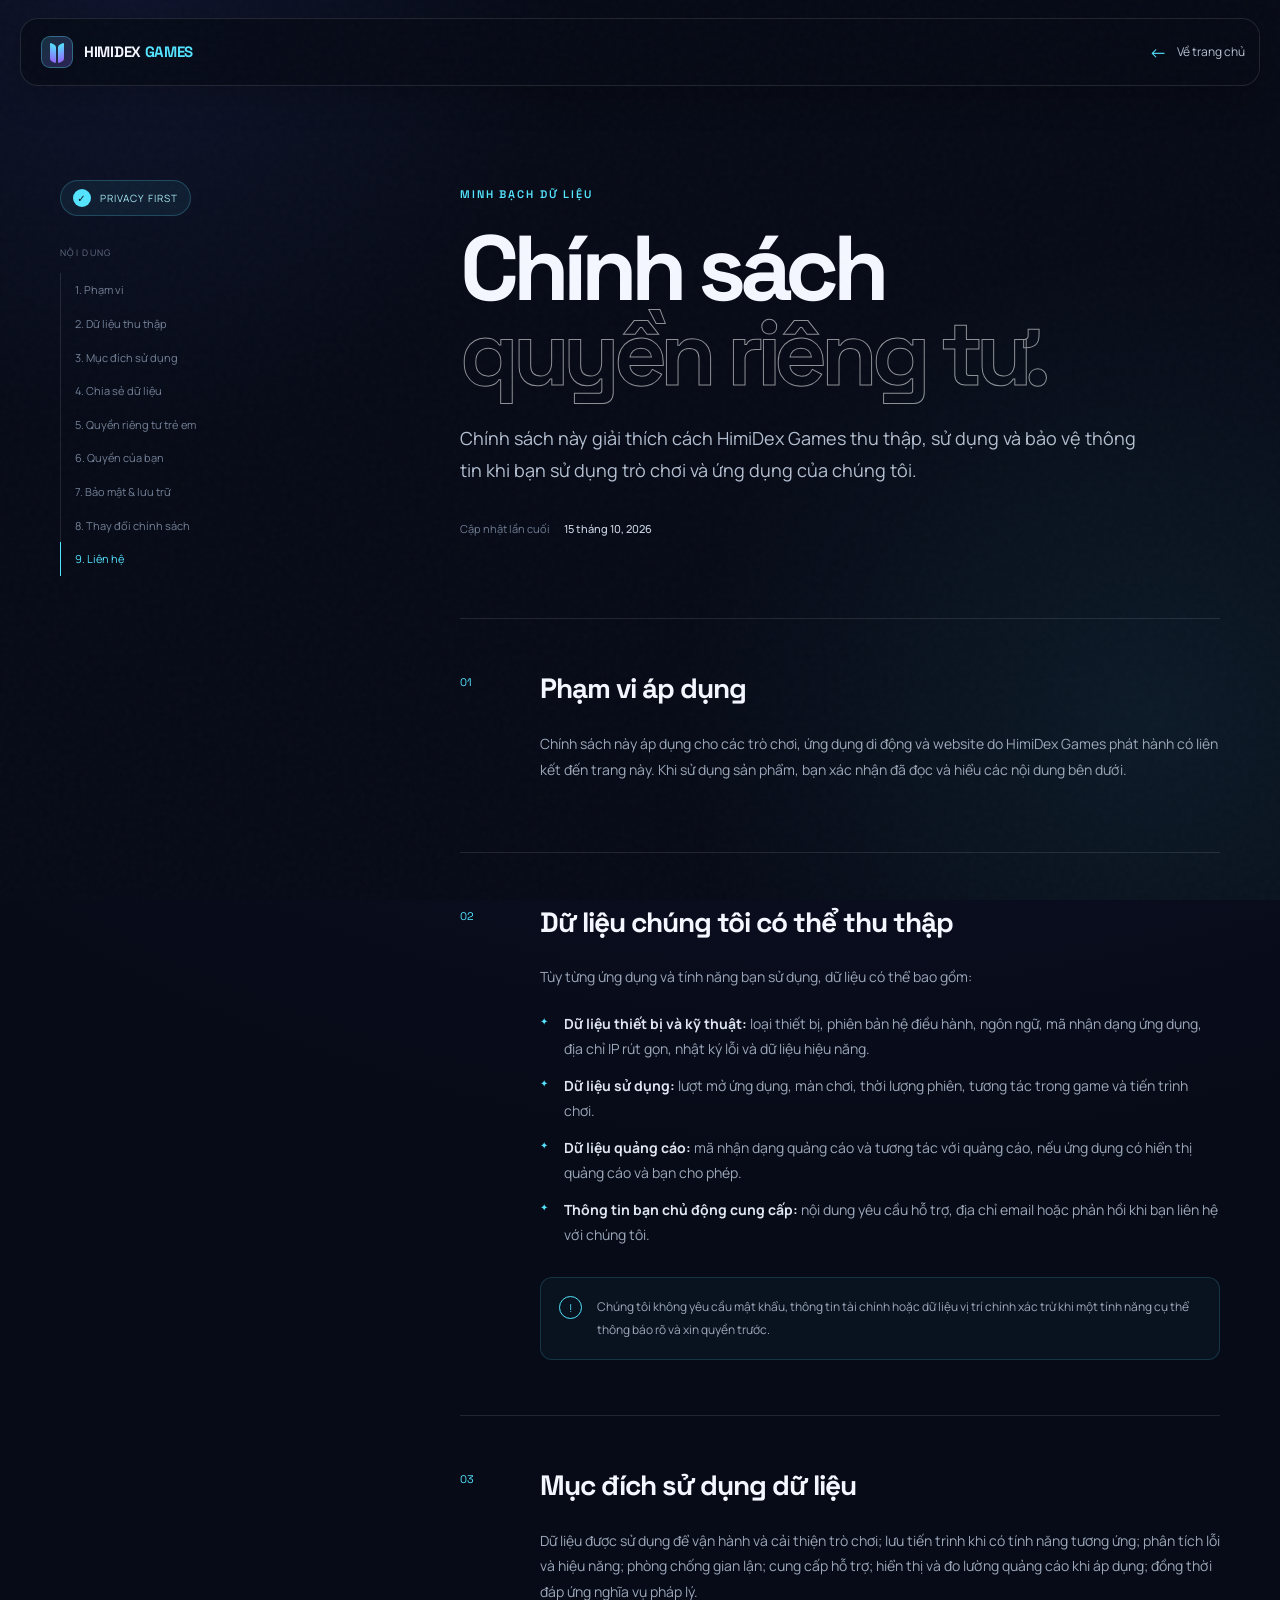
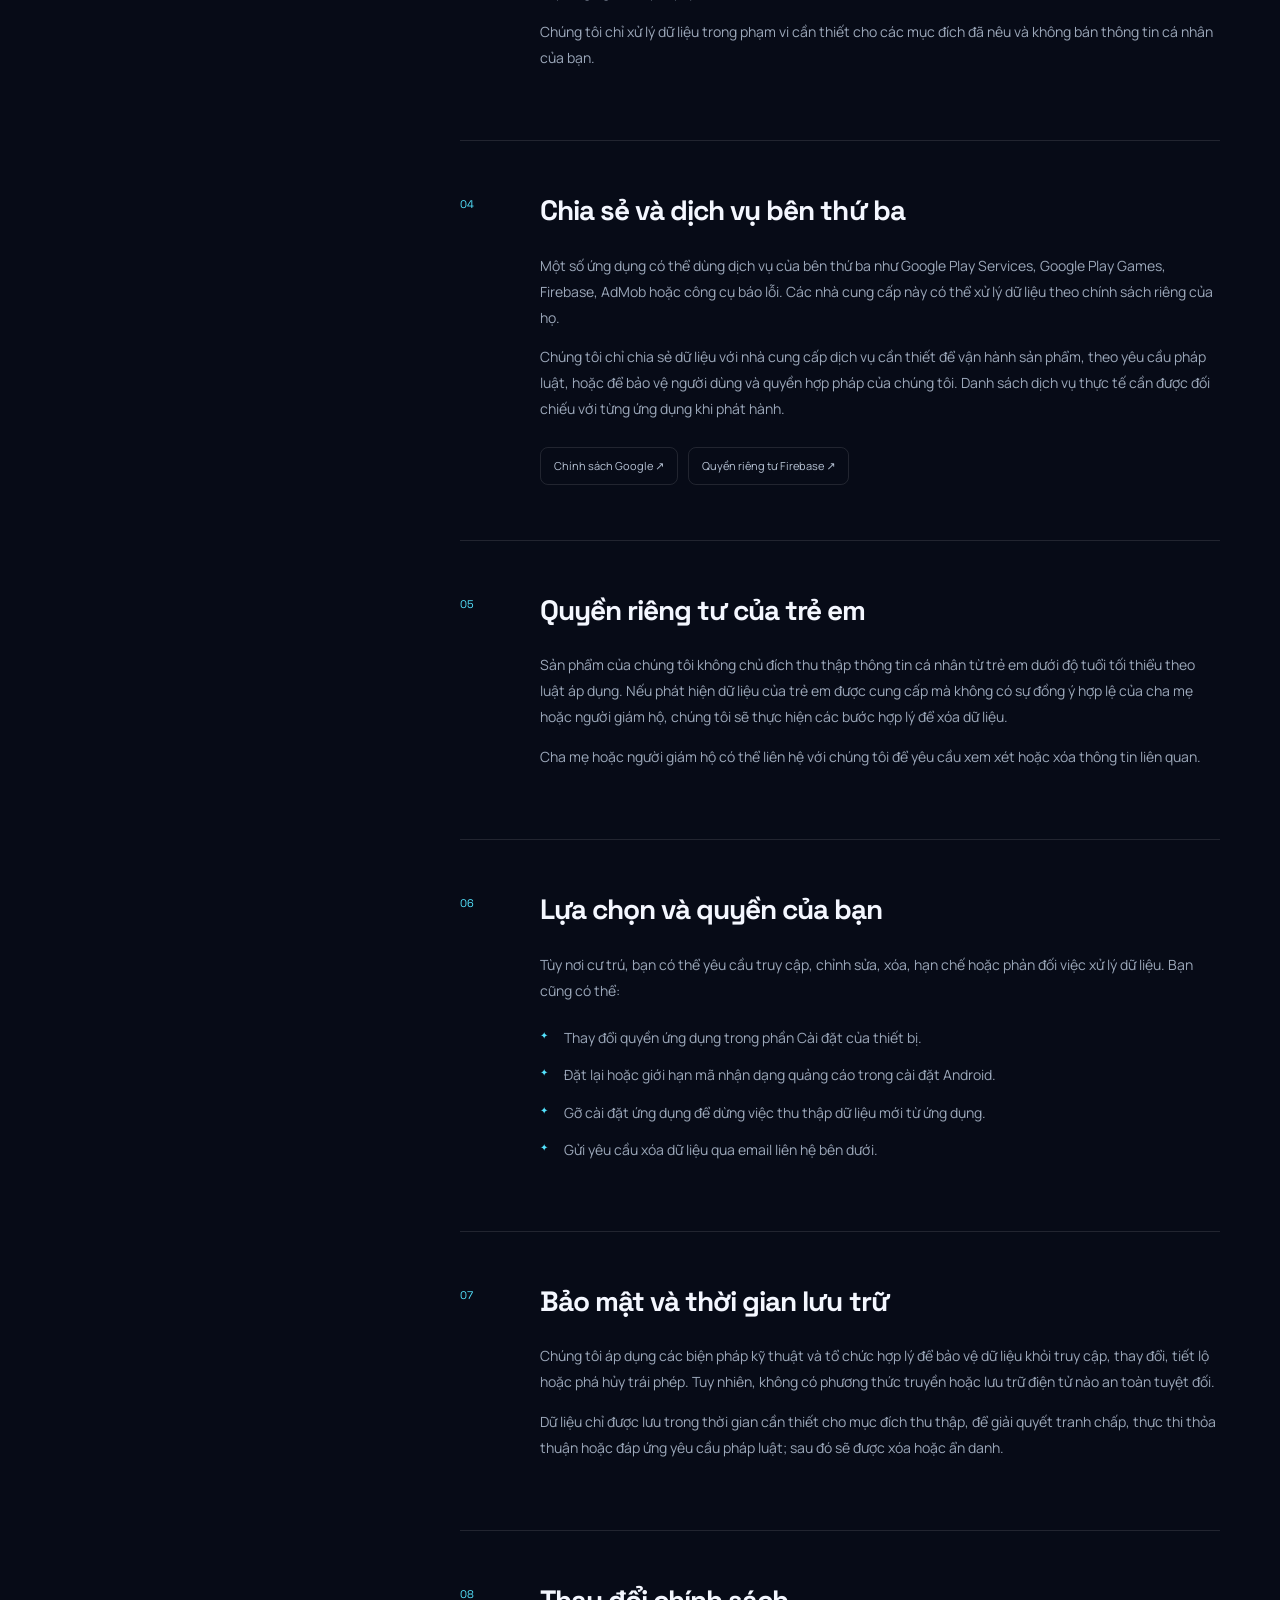
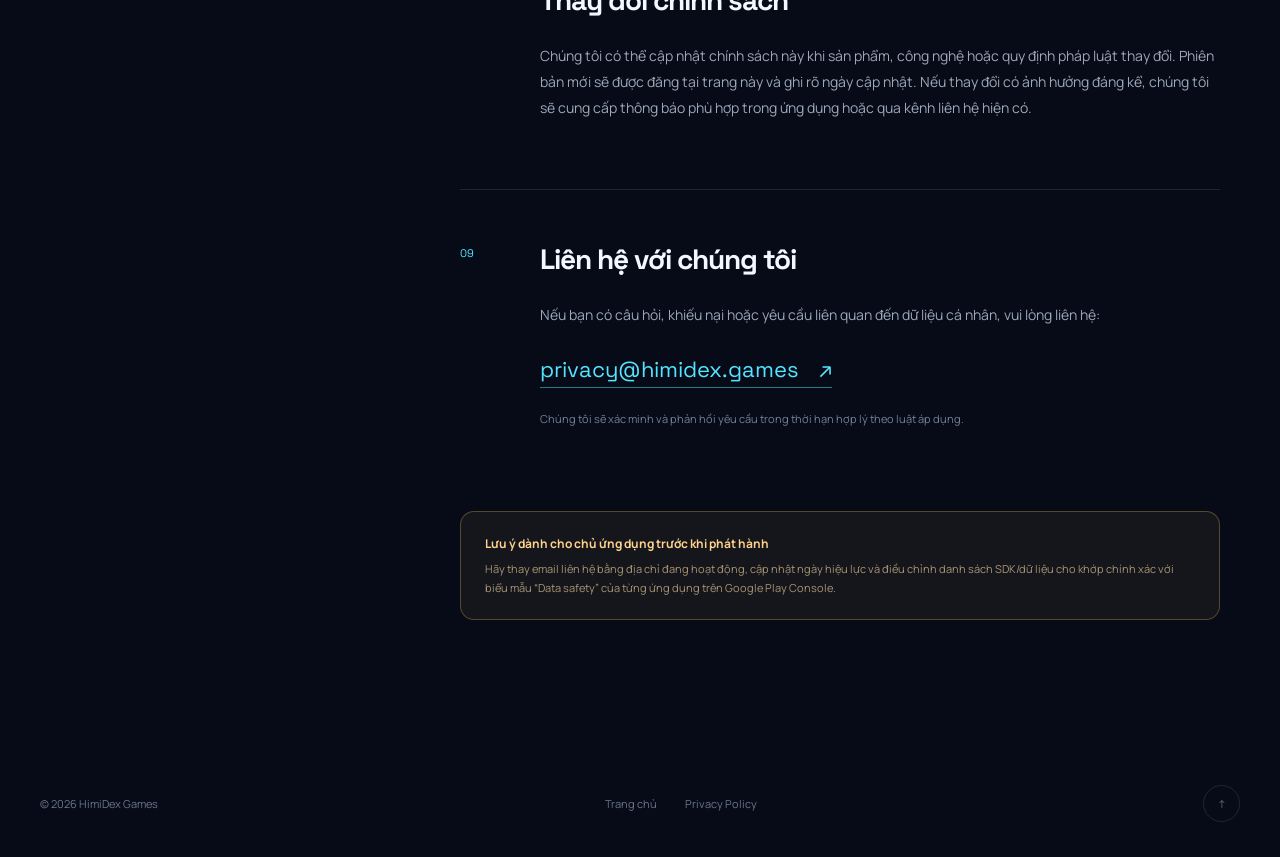
==== privacy.html @ 58dad8e2 "update" ====
<!doctype html>
<html lang="vi">
<head>
  <meta charset="utf-8">
  <meta name="viewport" content="width=device-width, initial-scale=1">
  <meta name="description" content="Chính sách quyền riêng tư của HimiDex Games dành cho ứng dụng và trò chơi trên Google Play.">
  <meta name="theme-color" content="#070b17">
  <title>Chính sách quyền riêng tư — HimiDex Games</title>
  <link rel="icon" href="assets/favicon.svg" type="image/svg+xml">
  <link rel="stylesheet" href="assets/styles.css">
</head>
<body class="privacy-page">
  <div class="noise" aria-hidden="true"></div>
  <header class="site-header compact">
    <a class="brand" href="index.html" aria-label="HimiDex Games - Trang chủ">
      <span class="brand-mark" aria-hidden="true"><i></i><i></i></span>
      <span>HIMIDEX <b>GAMES</b></span>
    </a>
    <a class="back-link" href="index.html"><span>←</span> Về trang chủ</a>
  </header>

  <main class="policy-shell">
    <aside class="policy-aside">
      <div class="policy-badge"><span>✓</span> Privacy first</div>
      <nav aria-label="Mục lục chính sách">
        <span>Nội dung</span>
        <a href="#scope" class="active">1. Phạm vi</a>
        <a href="#data">2. Dữ liệu thu thập</a>
        <a href="#purpose">3. Mục đích sử dụng</a>
        <a href="#sharing">4. Chia sẻ dữ liệu</a>
        <a href="#children">5. Quyền riêng tư trẻ em</a>
        <a href="#rights">6. Quyền của bạn</a>
        <a href="#security">7. Bảo mật & lưu trữ</a>
        <a href="#changes">8. Thay đổi chính sách</a>
        <a href="#contact">9. Liên hệ</a>
      </nav>
    </aside>

    <article class="policy-content">
      <header class="policy-hero reveal">
        <span class="kicker">Minh bạch dữ liệu</span>
        <h1>Chính sách<br><span>quyền riêng tư.</span></h1>
        <p class="policy-intro">Chính sách này giải thích cách HimiDex Games thu thập, sử dụng và bảo vệ thông tin khi bạn sử dụng trò chơi và ứng dụng của chúng tôi.</p>
        <div class="policy-meta"><span>Cập nhật lần cuối</span><strong>15 tháng 10, 2026</strong></div>
      </header>

      <section class="policy-section reveal" id="scope">
        <span class="section-num">01</span>
        <div><h2>Phạm vi áp dụng</h2><p>Chính sách này áp dụng cho các trò chơi, ứng dụng di động và website do HimiDex Games phát hành có liên kết đến trang này. Khi sử dụng sản phẩm, bạn xác nhận đã đọc và hiểu các nội dung bên dưới.</p></div>
      </section>

      <section class="policy-section reveal" id="data">
        <span class="section-num">02</span>
        <div>
          <h2>Dữ liệu chúng tôi có thể thu thập</h2>
          <p>Tùy từng ứng dụng và tính năng bạn sử dụng, dữ liệu có thể bao gồm:</p>
          <ul>
            <li><strong>Dữ liệu thiết bị và kỹ thuật:</strong> loại thiết bị, phiên bản hệ điều hành, ngôn ngữ, mã nhận dạng ứng dụng, địa chỉ IP rút gọn, nhật ký lỗi và dữ liệu hiệu năng.</li>
            <li><strong>Dữ liệu sử dụng:</strong> lượt mở ứng dụng, màn chơi, thời lượng phiên, tương tác trong game và tiến trình chơi.</li>
            <li><strong>Dữ liệu quảng cáo:</strong> mã nhận dạng quảng cáo và tương tác với quảng cáo, nếu ứng dụng có hiển thị quảng cáo và bạn cho phép.</li>
            <li><strong>Thông tin bạn chủ động cung cấp:</strong> nội dung yêu cầu hỗ trợ, địa chỉ email hoặc phản hồi khi bạn liên hệ với chúng tôi.</li>
          </ul>
          <div class="policy-note"><span>!</span><p>Chúng tôi không yêu cầu mật khẩu, thông tin tài chính hoặc dữ liệu vị trí chính xác trừ khi một tính năng cụ thể thông báo rõ và xin quyền trước.</p></div>
        </div>
      </section>

      <section class="policy-section reveal" id="purpose">
        <span class="section-num">03</span>
        <div><h2>Mục đích sử dụng dữ liệu</h2><p>Dữ liệu được sử dụng để vận hành và cải thiện trò chơi; lưu tiến trình khi có tính năng tương ứng; phân tích lỗi và hiệu năng; phòng chống gian lận; cung cấp hỗ trợ; hiển thị và đo lường quảng cáo khi áp dụng; đồng thời đáp ứng nghĩa vụ pháp lý.</p><p>Chúng tôi chỉ xử lý dữ liệu trong phạm vi cần thiết cho các mục đích đã nêu và không bán thông tin cá nhân của bạn.</p></div>
      </section>

      <section class="policy-section reveal" id="sharing">
        <span class="section-num">04</span>
        <div><h2>Chia sẻ và dịch vụ bên thứ ba</h2><p>Một số ứng dụng có thể dùng dịch vụ của bên thứ ba như Google Play Services, Google Play Games, Firebase, AdMob hoặc công cụ báo lỗi. Các nhà cung cấp này có thể xử lý dữ liệu theo chính sách riêng của họ.</p><p>Chúng tôi chỉ chia sẻ dữ liệu với nhà cung cấp dịch vụ cần thiết để vận hành sản phẩm, theo yêu cầu pháp luật, hoặc để bảo vệ người dùng và quyền hợp pháp của chúng tôi. Danh sách dịch vụ thực tế cần được đối chiếu với từng ứng dụng khi phát hành.</p>
          <div class="external-links"><a href="https://policies.google.com/privacy" target="_blank" rel="noopener noreferrer">Chính sách Google <span>↗</span></a><a href="https://firebase.google.com/support/privacy" target="_blank" rel="noopener noreferrer">Quyền riêng tư Firebase <span>↗</span></a></div>
        </div>
      </section>

      <section class="policy-section reveal" id="children">
        <span class="section-num">05</span>
        <div><h2>Quyền riêng tư của trẻ em</h2><p>Sản phẩm của chúng tôi không chủ đích thu thập thông tin cá nhân từ trẻ em dưới độ tuổi tối thiểu theo luật áp dụng. Nếu phát hiện dữ liệu của trẻ em được cung cấp mà không có sự đồng ý hợp lệ của cha mẹ hoặc người giám hộ, chúng tôi sẽ thực hiện các bước hợp lý để xóa dữ liệu.</p><p>Cha mẹ hoặc người giám hộ có thể liên hệ với chúng tôi để yêu cầu xem xét hoặc xóa thông tin liên quan.</p></div>
      </section>

      <section class="policy-section reveal" id="rights">
        <span class="section-num">06</span>
        <div><h2>Lựa chọn và quyền của bạn</h2><p>Tùy nơi cư trú, bạn có thể yêu cầu truy cập, chỉnh sửa, xóa, hạn chế hoặc phản đối việc xử lý dữ liệu. Bạn cũng có thể:</p><ul><li>Thay đổi quyền ứng dụng trong phần Cài đặt của thiết bị.</li><li>Đặt lại hoặc giới hạn mã nhận dạng quảng cáo trong cài đặt Android.</li><li>Gỡ cài đặt ứng dụng để dừng việc thu thập dữ liệu mới từ ứng dụng.</li><li>Gửi yêu cầu xóa dữ liệu qua email liên hệ bên dưới.</li></ul></div>
      </section>

      <section class="policy-section reveal" id="security">
        <span class="section-num">07</span>
        <div><h2>Bảo mật và thời gian lưu trữ</h2><p>Chúng tôi áp dụng các biện pháp kỹ thuật và tổ chức hợp lý để bảo vệ dữ liệu khỏi truy cập, thay đổi, tiết lộ hoặc phá hủy trái phép. Tuy nhiên, không có phương thức truyền hoặc lưu trữ điện tử nào an toàn tuyệt đối.</p><p>Dữ liệu chỉ được lưu trong thời gian cần thiết cho mục đích thu thập, để giải quyết tranh chấp, thực thi thỏa thuận hoặc đáp ứng yêu cầu pháp luật; sau đó sẽ được xóa hoặc ẩn danh.</p></div>
      </section>

      <section class="policy-section reveal" id="changes">
        <span class="section-num">08</span>
        <div><h2>Thay đổi chính sách</h2><p>Chúng tôi có thể cập nhật chính sách này khi sản phẩm, công nghệ hoặc quy định pháp luật thay đổi. Phiên bản mới sẽ được đăng tại trang này và ghi rõ ngày cập nhật. Nếu thay đổi có ảnh hưởng đáng kể, chúng tôi sẽ cung cấp thông báo phù hợp trong ứng dụng hoặc qua kênh liên hệ hiện có.</p></div>
      </section>

      <section class="policy-section contact-section reveal" id="contact">
        <span class="section-num">09</span>
        <div><h2>Liên hệ với chúng tôi</h2><p>Nếu bạn có câu hỏi, khiếu nại hoặc yêu cầu liên quan đến dữ liệu cá nhân, vui lòng liên hệ:</p><a class="contact-mail" href="mailto:privacy@himidex.games">privacy@himidex.games <span>↗</span></a><p class="contact-hint">Chúng tôi sẽ xác minh và phản hồi yêu cầu trong thời hạn hợp lý theo luật áp dụng.</p></div>
      </section>

      <div class="owner-notice">
        <strong>Lưu ý dành cho chủ ứng dụng trước khi phát hành</strong>
        <p>Hãy thay email liên hệ bằng địa chỉ đang hoạt động, cập nhật ngày hiệu lực và điều chỉnh danh sách SDK/dữ liệu cho khớp chính xác với biểu mẫu “Data safety” của từng ứng dụng trên Google Play Console.</p>
      </div>
    </article>
  </main>

  <footer class="site-footer section-shell">
    <div class="footer-bottom"><span>© <span id="year"></span> HimiDex Games</span><div><a href="index.html">Trang chủ</a><a href="privacy.html">Privacy Policy</a></div><button class="to-top" type="button" aria-label="Lên đầu trang">↑</button></div>
  </footer>
  <script src="assets/app.js" defer></script>
</body>
</html>
---- assets/styles.css ----
@import url('https://fonts.googleapis.com/css2?family=Manrope:wght@400;500;600;700;800&family=Space+Grotesk:wght@500;600;700&display=swap');

:root {
  --bg: #070b17;
  --bg-soft: #0c1224;
  --surface: rgba(18, 26, 48, .72);
  --line: rgba(255, 255, 255, .11);
  --text: #f4f7ff;
  --muted: #99a5bc;
  --cyan: #54e4ff;
  --purple: #9367ff;
  --coral: #ff6a78;
  --lime: #c9ff72;
  --display: 'Space Grotesk', 'Arial Black', sans-serif;
  --body: 'Manrope', system-ui, -apple-system, BlinkMacSystemFont, 'Segoe UI', sans-serif;
}

* { box-sizing: border-box; }
html { scroll-behavior: smooth; }
body { margin: 0; color: var(--text); background: var(--bg); font-family: var(--body); line-height: 1.6; overflow-x: hidden; }
body::before { content: ''; position: fixed; inset: 0; z-index: -3; background: radial-gradient(circle at 10% 0%, rgba(68, 82, 190, .12), transparent 30%), radial-gradient(circle at 90% 80%, rgba(84, 228, 255, .07), transparent 35%), var(--bg); }
a { color: inherit; text-decoration: none; }
button { color: inherit; font: inherit; }
img { max-width: 100%; display: block; }
::selection { color: #07101a; background: var(--cyan); }

.noise { position: fixed; inset: 0; opacity: .035; z-index: 30; pointer-events: none; background-image: url("data:image/svg+xml,%3Csvg viewBox='0 0 180 180' xmlns='http://www.w3.org/2000/svg'%3E%3Cfilter id='n'%3E%3CfeTurbulence type='fractalNoise' baseFrequency='.9' numOctaves='3' stitchTiles='stitch'/%3E%3C/filter%3E%3Crect width='100%25' height='100%25' filter='url(%23n)' opacity='.65'/%3E%3C/svg%3E"); }
#particles { position: fixed; inset: 0; width: 100%; height: 100%; z-index: -1; pointer-events: none; }
.section-shell { width: min(1200px, calc(100% - 48px)); margin-inline: auto; }

.site-header { position: fixed; top: 18px; left: 50%; transform: translateX(-50%); z-index: 25; width: min(1240px, calc(100% - 32px)); height: 68px; padding: 0 14px 0 20px; border: 1px solid transparent; display: flex; align-items: center; justify-content: space-between; border-radius: 18px; transition: .35s ease; }
.site-header.scrolled, .site-header.compact { border-color: var(--line); background: rgba(7, 11, 23, .78); backdrop-filter: blur(18px); box-shadow: 0 10px 35px rgba(0,0,0,.22); }
.brand { display: flex; align-items: center; gap: 11px; font-family: var(--display); font-size: 15px; font-weight: 700; letter-spacing: -.02em; white-space: nowrap; }
.brand b { color: var(--cyan); font-weight: 700; }
.brand-mark { position: relative; width: 32px; height: 32px; display: inline-block; border-radius: 9px; background: linear-gradient(135deg, rgba(84,228,255,.17), rgba(147,103,255,.25)); border: 1px solid rgba(84,228,255,.35); overflow: hidden; }
.brand-mark i { position: absolute; top: 7px; width: 6px; height: 18px; background: linear-gradient(var(--cyan), var(--purple)); border-radius: 2px; }
.brand-mark i:first-child { left: 8px; transform: skewY(28deg); }
.brand-mark i:last-child { right: 8px; transform: skewY(-28deg); }
.nav { display: flex; align-items: center; gap: 34px; }
.nav a { font-size: 13px; color: #c4ccda; transition: color .2s; }
.nav a:hover { color: #fff; }
.header-cta { display: inline-flex; align-items: center; gap: 12px; font-size: 13px; font-weight: 700; padding: 12px 17px; color: #07101a; background: var(--cyan); border-radius: 10px; transition: transform .2s, box-shadow .2s; }
.header-cta:hover { transform: translateY(-2px); box-shadow: 0 10px 28px rgba(84, 228, 255, .26); }
.menu-toggle { display: none; background: none; border: 0; padding: 10px; }
.menu-toggle span { display: block; width: 24px; height: 1px; margin: 6px 0; background: #fff; transition: .25s; }

.hero { position: relative; min-height: 820px; height: 100svh; max-height: 960px; display: flex; align-items: center; }
.hero::after { content: ''; position: absolute; left: 0; right: 0; bottom: 0; height: 120px; background: linear-gradient(transparent, var(--bg)); pointer-events: none; }
.hero-art { position: absolute; top: 0; left: 25%; right: calc((1200px - 100vw) / 2); height: 100%; z-index: -2; background: linear-gradient(90deg, var(--bg) 0%, rgba(7,11,23,.77) 12%, transparent 48%), linear-gradient(0deg, var(--bg) 0%, transparent 20%), url('hero-game.png') center right / cover no-repeat; }
.hero-art::after { content: ''; position: absolute; inset: 0; background: radial-gradient(circle at 74% 49%, transparent 20%, rgba(7,11,23,.14) 55%, rgba(7,11,23,.4)); }
.hero-orb { position: absolute; width: 220px; height: 220px; border: 1px solid rgba(84,228,255,.3); border-radius: 50%; filter: blur(.2px); animation: float 7s ease-in-out infinite; }
.orb-one { right: 10%; top: 20%; }
.orb-two { width: 100px; height: 100px; right: 38%; bottom: 18%; animation-delay: -3s; }
.hero-copy { width: min(620px, 54%); padding-top: 76px; }
.eyebrow, .kicker { font-family: var(--display); font-size: 11px; font-weight: 600; letter-spacing: .17em; text-transform: uppercase; color: var(--cyan); }
.eyebrow { display: flex; align-items: center; gap: 10px; }
.pulse { width: 7px; height: 7px; border-radius: 50%; background: var(--cyan); box-shadow: 0 0 0 0 rgba(84,228,255,.5); animation: pulse 2s infinite; }
.hero h1 { margin: 24px 0 24px; font-family: var(--display); font-size: clamp(58px, 7.5vw, 108px); line-height: .91; letter-spacing: -.075em; }
.hero h1 span { color: transparent; -webkit-text-stroke: 1px rgba(255,255,255,.68); }
.hero-copy > p { max-width: 550px; margin: 0; font-size: 17px; line-height: 1.75; color: #b4bfd0; }
.hero-actions { display: flex; gap: 12px; margin-top: 38px; }
.btn { border: 1px solid transparent; border-radius: 12px; min-height: 52px; padding: 0 21px; display: inline-flex; align-items: center; justify-content: center; gap: 14px; cursor: pointer; font-weight: 700; font-size: 13px; transition: .25s ease; }
.btn-primary { color: #07101a; background: var(--cyan); }
.btn-primary:hover { transform: translateY(-3px); box-shadow: 0 14px 35px rgba(84,228,255,.24); }
.btn-ghost { background: rgba(10,16,32,.65); border-color: var(--line); backdrop-filter: blur(10px); }
.btn-ghost:hover { background: rgba(255,255,255,.08); border-color: rgba(255,255,255,.25); }
.play { color: var(--coral); font-size: 10px; width: 25px; height: 25px; display: grid; place-items: center; border: 1px solid rgba(255,106,120,.45); border-radius: 50%; padding-left: 2px; }
.hero-meta { display: flex; align-items: center; gap: 12px; margin-top: 28px; color: #78869e; font-size: 11px; letter-spacing: .06em; text-transform: uppercase; }
.status-dot { display: inline-block; width: 5px; height: 5px; margin-right: 7px; border-radius: 50%; background: #7dff9d; box-shadow: 0 0 10px #7dff9d; }
.scroll-hint { position: absolute; z-index: 2; bottom: 33px; left: 0; display: flex; align-items: center; gap: 12px; color: #69758a; font-size: 10px; letter-spacing: .16em; text-transform: uppercase; }
.scroll-hint span { width: 38px; height: 1px; background: linear-gradient(90deg, var(--cyan), transparent); animation: expand 2s ease-in-out infinite; transform-origin: left; }

.marquee { overflow: hidden; padding: 27px 0; background: var(--cyan); color: #08101a; transform: rotate(-1deg) scale(1.01); }
.marquee-track { display: flex; width: max-content; align-items: center; gap: 32px; animation: marquee 24s linear infinite; font-family: var(--display); font-size: 15px; font-weight: 800; letter-spacing: .1em; }
.marquee-track b { font-size: 20px; color: #5868ee; }

.games { padding-top: 170px; padding-bottom: 150px; }
.section-heading { display: grid; grid-template-columns: 1fr 340px; gap: 100px; align-items: end; }
.section-heading h2, .world h2, .studio h2, .cta-section h2 { margin: 18px 0 0; font-family: var(--display); font-size: clamp(46px, 6vw, 76px); line-height: .98; letter-spacing: -.06em; }
.section-heading > p { margin: 0 0 8px; color: var(--muted); font-size: 15px; line-height: 1.8; }
.filters { display: flex; gap: 10px; margin: 48px 0 28px; }
.filter { padding: 9px 16px; border: 1px solid var(--line); border-radius: 99px; color: #8e9bb0; background: transparent; cursor: pointer; font-size: 12px; transition: .2s; }
.filter:hover, .filter.active { color: #07101a; background: var(--cyan); border-color: var(--cyan); }
.game-grid { display: grid; grid-template-columns: 1.3fr 1fr 1fr; gap: 18px; }
.game-card { min-width: 0; border: 1px solid var(--line); border-radius: 20px; overflow: hidden; background: rgba(14,20,39,.7); transition: opacity .35s, transform .35s, border-color .3s; transform-style: preserve-3d; }
.game-card:hover { border-color: rgba(84,228,255,.45); }
.game-card.filtered-out { display: none; }
.game-visual { position: relative; height: 390px; overflow: hidden; }
.game-number { position: absolute; left: 19px; top: 16px; z-index: 4; color: rgba(255,255,255,.62); font-family: var(--display); font-size: 11px; }
.coming { position: absolute; left: 18px; bottom: 18px; z-index: 5; padding: 6px 10px; color: #dce6f5; background: rgba(7,11,23,.56); border: 1px solid rgba(255,255,255,.14); border-radius: 30px; backdrop-filter: blur(8px); font-size: 9px; text-transform: uppercase; letter-spacing: .12em; }
.visual-nebula { background: radial-gradient(circle at 55% 35%, rgba(255,106,120,.75), transparent 8%), radial-gradient(circle at 52% 43%, rgba(128,69,255,.8), transparent 30%), linear-gradient(155deg, #142040, #070a16 75%); }
.visual-nebula::before { content: ''; position: absolute; inset: 0; background-image: radial-gradient(circle, #fff 0 1px, transparent 1.4px); background-size: 47px 47px; opacity: .28; transform: rotate(12deg); }
.planet { position: absolute; border-radius: 50%; box-shadow: inset -20px -15px 30px rgba(0,0,0,.45), 0 0 45px rgba(124,101,255,.2); }
.planet-a { width: 180px; height: 180px; right: 12%; top: 18%; background: linear-gradient(135deg, #ff9a8e, #6d4ad5 55%, #182454); }
.planet-b { width: 58px; height: 58px; left: 17%; top: 28%; background: linear-gradient(135deg, #54e4ff, #225ab3); }
.ship { position: absolute; left: 40%; bottom: 25%; color: #eafcff; font-size: 46px; transform: rotate(32deg); text-shadow: 0 0 25px var(--cyan); animation: ship 3.5s ease-in-out infinite; }
.visual-puzzle { background: radial-gradient(circle at 80% 10%, rgba(84,228,255,.28), transparent 35%), linear-gradient(145deg, #122a3d, #0b1022); perspective: 500px; }
.visual-puzzle::after { content:''; position:absolute; inset:0; background: linear-gradient(rgba(84,228,255,.07) 1px, transparent 1px), linear-gradient(90deg, rgba(84,228,255,.07) 1px, transparent 1px); background-size: 34px 34px; transform: perspective(400px) rotateX(55deg) scale(1.5); transform-origin: bottom; }
.cube { position: absolute; z-index: 2; width: 92px; height: 92px; transform: rotate(30deg) skew(-6deg); border: 1px solid rgba(255,255,255,.4); border-radius: 16px; backdrop-filter: blur(3px); box-shadow: 0 20px 60px rgba(0,0,0,.3); }
.c1 { left: 30%; top: 18%; background: linear-gradient(135deg, rgba(84,228,255,.7), rgba(38,69,120,.5)); animation: float 5s ease-in-out infinite; }
.c2 { right: 17%; top: 47%; width: 70px; height: 70px; background: linear-gradient(135deg, rgba(147,103,255,.8), rgba(38,31,102,.5)); animation: float 6s ease-in-out -2s infinite; }
.c3 { left: 14%; bottom: 12%; width: 55px; height: 55px; background: linear-gradient(135deg, rgba(255,106,120,.8), rgba(109,38,89,.5)); animation: float 4s ease-in-out -1s infinite; }
.visual-garden { background: linear-gradient(#243b61 0%, #8b7bca 47%, #f4a191 70%); }
.sun { position:absolute; width:110px; height:110px; left:50%; top:18%; border-radius:50%; transform:translateX(-50%); background:#ffd98f; box-shadow:0 0 60px rgba(255,217,143,.7); }
.hill { position: absolute; width: 130%; height: 55%; left: -15%; bottom: -20%; border-radius: 50% 50% 0 0; }
.h1 { background: #263c68; transform: rotate(8deg); }
.h2 { background: #152949; transform: translate(34%, 18%) rotate(-8deg); }
.visual-garden::after { content: '✦  ·  ✦'; position: absolute; z-index:3; bottom: 25%; left: 20%; color: var(--lime); font-size: 22px; letter-spacing: 28px; text-shadow: 55px -30px 0 #c9ff72; }
.game-info { padding: 20px; display: flex; align-items: center; justify-content: space-between; }
.game-info span { color: #77869d; font-size: 9px; letter-spacing: .13em; }
.game-info h3 { margin: 3px 0 0; font-family: var(--display); font-size: 21px; letter-spacing: -.04em; }
.round-arrow { width: 42px; height: 42px; border: 1px solid var(--line); border-radius: 50%; background: transparent; cursor: pointer; transition: .25s; }
.game-card:hover .round-arrow { color: #07101a; background: var(--cyan); border-color: var(--cyan); transform: rotate(45deg); }

.world { padding: 40px 0 150px; }
.world-panel { position: relative; min-height: 610px; display: grid; grid-template-columns: 1fr 1fr; overflow: hidden; border: 1px solid var(--line); border-radius: 28px; background: radial-gradient(circle at 80% 50%, rgba(91,74,210,.23), transparent 30%), linear-gradient(145deg, #0d152b, #080d1b); }
.world-panel::before { content: ''; position: absolute; inset: 0; opacity: .2; background-image: linear-gradient(rgba(255,255,255,.06) 1px, transparent 1px), linear-gradient(90deg, rgba(255,255,255,.06) 1px, transparent 1px); background-size: 45px 45px; mask-image: linear-gradient(90deg, transparent 35%, #000); }
.world-copy { position: relative; z-index: 2; padding: 90px 0 80px 70px; }
.world h2 em { color: var(--cyan); font-style: normal; }
.world-copy > p { max-width: 480px; color: var(--muted); line-height: 1.8; }
.world-points { margin-top: 48px; display: grid; grid-template-columns: repeat(3, 1fr); gap: 14px; }
.world-points div { border-top: 1px solid var(--line); padding-top: 13px; }
.world-points strong { display: block; color: var(--cyan); font-family: var(--display); font-size: 10px; }
.world-points span { display: block; margin-top: 8px; color: #aeb8c8; font-size: 11px; line-height: 1.4; }
.ai-core { position: relative; min-height: 600px; display: grid; place-items: center; }
.core-ring { position: absolute; border: 1px solid rgba(84,228,255,.28); border-radius: 50%; animation: spin 16s linear infinite; }
.ring-a { width: 370px; height: 370px; border-style: dashed; }
.ring-b { width: 270px; height: 270px; border-color: rgba(147,103,255,.42); animation-direction: reverse; animation-duration: 11s; }
.ring-c { width: 170px; height: 170px; box-shadow: 0 0 65px rgba(84,228,255,.16), inset 0 0 35px rgba(147,103,255,.13); }
.core-center { position: relative; z-index: 2; width: 105px; height: 105px; display: grid; place-items: center; border-radius: 50%; background: radial-gradient(circle at 35% 25%, #b9f6ff, #54e4ff 28%, #603fe0 67%, #0b1022 70%); box-shadow: 0 0 60px rgba(84,228,255,.45); animation: core 4s ease-in-out infinite; }
.core-center span { color: #fff; font-family: var(--display); font-weight: 800; font-size: 38px; text-shadow: 0 2px 14px #352487; }
.node { position: absolute; width: 9px; height: 9px; border-radius: 50%; background: var(--cyan); box-shadow: 0 0 16px var(--cyan); }
.n1 { transform: translate(182px, -40px); }.n2 { transform: translate(-132px, 115px); }.n3 { transform: translate(-190px, -83px); background:var(--coral); }.n4 { transform: translate(78px, 170px); background:var(--purple); }

.studio { padding: 30px 0 150px; }
.studio-grid { display: grid; grid-template-columns: 1fr 1fr; gap: 100px; }
.studio h2 span { color: transparent; -webkit-text-stroke: 1px rgba(255,255,255,.5); }
.studio-copy { padding-top: 40px; }
.studio-copy p { color: var(--muted); max-width: 520px; }
.studio-copy .lead { color: #e5eaf3; font-size: 20px; line-height: 1.6; }
.text-link { display: inline-flex; gap: 18px; align-items: center; margin-top: 24px; padding-bottom: 5px; border-bottom: 1px solid var(--cyan); color: var(--cyan); font-size: 13px; font-weight: 700; }
.values-grid { display: grid; grid-template-columns: repeat(3, 1fr); gap: 16px; margin-top: 80px; }
.value-card { min-height: 230px; padding: 30px; border: 1px solid var(--line); border-radius: 18px; background: linear-gradient(145deg, rgba(255,255,255,.035), rgba(255,255,255,.012)); transition: .3s; }
.value-card:hover { transform: translateY(-7px); border-color: rgba(84,228,255,.35); background: rgba(84,228,255,.04); }
.value-icon { display: block; color: var(--cyan); font-size: 26px; }
.value-card h3 { margin: 58px 0 8px; font-family: var(--display); font-size: 18px; }
.value-card p { margin: 0; color: var(--muted); font-size: 13px; }

.cta-section { position: relative; overflow: hidden; margin-bottom: 80px; padding: 110px 40px; border-radius: 30px; text-align: center; background: linear-gradient(135deg, #6847eb, #32238e 65%, #16174d); }
.cta-section::before, .cta-section::after { content: ''; position:absolute; border:1px solid rgba(255,255,255,.17); border-radius:50%; }
.cta-section::before { width:500px; height:500px; left:-180px; top:-210px; }.cta-section::after { width:380px; height:380px; right:-120px; bottom:-230px; }
.cta-glow { position: absolute; width: 260px; height: 260px; top: 20%; left: 50%; transform: translateX(-50%); background: rgba(84,228,255,.25); filter: blur(80px); }
.cta-section > * { position: relative; z-index: 2; }
.cta-section .kicker { color: #a8f4ff; }
.cta-section h2 { font-size: clamp(50px, 7vw, 90px); }
.cta-section h2 span { color: #a8f4ff; }
.cta-section p { margin: 24px auto 30px; color: #d5d2ef; max-width: 560px; }
.btn-light { min-height: 62px; padding: 0 24px; color: #0b1022; background: #fff; text-align: left; }
.btn-light:hover { transform: translateY(-3px); box-shadow: 0 15px 35px rgba(0,0,0,.2); }
.btn-light small { display: block; font-size: 7px; line-height: 1; letter-spacing: .1em; }
.play-store-mark { font-size: 23px; color: #5844d0; }

.site-footer { padding: 30px 0 35px; }
.footer-top { display: flex; align-items: center; justify-content: space-between; padding-bottom: 40px; border-bottom: 1px solid var(--line); }
.footer-top p { color: #778499; font-size: 13px; }
.footer-bottom { display: flex; align-items: center; justify-content: space-between; padding-top: 25px; color: #69768c; font-size: 11px; }
.footer-bottom div { display:flex; gap:28px; }.footer-bottom a:hover { color:var(--cyan); }
.to-top { width: 37px; height: 37px; border: 1px solid var(--line); border-radius: 50%; background: transparent; cursor:pointer; transition:.2s; }
.to-top:hover { color:#07101a; background:var(--cyan); }

.modal[hidden] { display: none; }
.modal { position: fixed; inset: 0; z-index: 50; display: grid; place-items: center; opacity: 0; transition: opacity .25s; }
.modal.open { opacity: 1; }
.modal-backdrop { position:absolute; inset:0; background:rgba(3,6,14,.82); backdrop-filter:blur(10px); }
.modal-card { position:relative; width:min(500px, calc(100% - 32px)); padding:38px; border:1px solid rgba(255,255,255,.18); border-radius:24px; background:#0d1428; transform:translateY(20px) scale(.98); transition:.25s; box-shadow:0 30px 80px rgba(0,0,0,.45); }
.modal.open .modal-card { transform:none; }
.modal-close { position:absolute; right:14px; top:10px; border:0; background:none; color:#8995a9; font-size:28px; cursor:pointer; }
.modal-card h2 { margin:12px 0; font-family:var(--display); font-size:34px; line-height:1.05; }
.modal-card p { color:var(--muted); font-size:14px; }
.modal-visual { position:relative; height:180px; margin-bottom:25px; display:grid; place-items:center; overflow:hidden; border-radius:14px; background:radial-gradient(circle, rgba(84,228,255,.24), transparent 45%), linear-gradient(145deg,#18285a,#100d2d); }
.modal-visual span { position:relative; z-index:2; width:70px; height:70px; display:grid; place-items:center; border:1px solid var(--cyan); border-radius:50%; color:var(--cyan); font-family:var(--display); font-size:29px; box-shadow:0 0 35px rgba(84,228,255,.35); }
.modal-visual i { position:absolute; width:120px; height:120px; border:1px solid rgba(255,255,255,.15); border-radius:50%; animation:spin 8s linear infinite; }.modal-visual i:nth-child(3){width:170px;height:170px;animation-direction:reverse}.modal-visual i:nth-child(4){width:220px;height:220px}

/* Privacy policy */
.privacy-page { background: radial-gradient(circle at 65% -10%, rgba(92,69,220,.18), transparent 35%), var(--bg); }
.site-header.compact { position: fixed; }
.back-link { display:flex; gap:10px; align-items:center; color:#b6c0d0; font-size:12px; }.back-link span{color:var(--cyan);font-size:18px}.back-link:hover{color:#fff}
.policy-shell { width:min(1160px, calc(100% - 48px)); margin:0 auto; padding:180px 0 110px; display:grid; grid-template-columns:220px minmax(0, 760px); justify-content:space-between; gap:80px; }
.policy-aside { position:relative; }
.policy-aside > * { position:sticky; }
.policy-badge { top:130px; display:inline-flex; align-items:center; gap:9px; padding:8px 12px; border:1px solid rgba(84,228,255,.22); border-radius:99px; color:#a7ebf5; background:rgba(84,228,255,.07); font-size:10px; text-transform:uppercase; letter-spacing:.1em; }
.policy-badge span { width:18px;height:18px;display:grid;place-items:center;border-radius:50%;color:#07101a;background:var(--cyan);font-weight:800; }
.policy-aside nav { top:190px; display:flex; flex-direction:column; margin-top:30px; }
.policy-aside nav > span { margin-bottom:13px; color:#606e84; font-size:9px; text-transform:uppercase; letter-spacing:.15em; }
.policy-aside nav a { padding:8px 0 8px 14px; border-left:1px solid var(--line); color:#738096; font-size:11px; transition:.2s; }
.policy-aside nav a:hover, .policy-aside nav a.active { border-left-color:var(--cyan); color:var(--cyan); }
.policy-hero { padding-bottom:80px; }
.policy-hero h1 { margin:20px 0 25px; font-family:var(--display); font-size:clamp(56px,8vw,92px); line-height:.93; letter-spacing:-.07em; }
.policy-hero h1 span { color:transparent; -webkit-text-stroke:1px rgba(255,255,255,.55); }
.policy-intro { max-width:680px; color:#b4bfd0; font-size:18px; line-height:1.8; }
.policy-meta { margin-top:34px; display:flex; gap:14px; font-size:11px; }.policy-meta span{color:#6f7d92}.policy-meta strong{color:#cbd4e3;font-weight:500}
.policy-section { scroll-margin-top:120px; display:grid; grid-template-columns:54px 1fr; gap:26px; padding:55px 0; border-top:1px solid var(--line); }
.section-num { color:var(--cyan); font-family:var(--display); font-size:11px; }
.policy-section h2 { margin:-8px 0 20px; font-family:var(--display); font-size:28px; letter-spacing:-.035em; }
.policy-section p { color:#9ca8ba; font-size:14px; line-height:1.85; }
.policy-section strong { color:#dfe6f1; }
.policy-section ul { margin:22px 0 0; padding:0; list-style:none; }
.policy-section li { position:relative; margin:13px 0; padding-left:24px; color:#9ca8ba; font-size:14px; line-height:1.75; }
.policy-section li::before { content:'✦'; position:absolute; left:0; top:1px; color:var(--cyan); font-size:10px; }
.policy-note { display:flex; gap:15px; margin-top:30px; padding:18px; border:1px solid rgba(84,228,255,.16); border-radius:12px; background:rgba(84,228,255,.04); }.policy-note > span{flex:0 0 auto;width:23px;height:23px;display:grid;place-items:center;border:1px solid var(--cyan);border-radius:50%;color:var(--cyan);font-size:11px}.policy-note p{margin:0;font-size:12px}
.external-links { display:flex;gap:10px;margin-top:25px;flex-wrap:wrap}.external-links a{padding:9px 13px;border:1px solid var(--line);border-radius:8px;color:#b8c4d6;font-size:11px;transition:.2s}.external-links a:hover{border-color:var(--cyan);color:var(--cyan)}
.contact-section { padding-bottom:25px; }.contact-mail{display:inline-flex;align-items:center;gap:20px;margin:10px 0;color:var(--cyan);font-family:var(--display);font-size:22px;border-bottom:1px solid rgba(84,228,255,.5)}.contact-hint{font-size:11px!important;color:#748198!important}
.owner-notice { margin-top:45px;padding:22px 24px;border:1px solid rgba(255,196,102,.28);border-radius:14px;background:rgba(255,196,102,.06)}.owner-notice strong{display:block;color:#ffd38c;font-size:12px}.owner-notice p{margin:7px 0 0;color:#a99475;font-size:11px;line-height:1.7}

.reveal { opacity:0; transform:translateY(30px); transition:opacity .8s ease, transform .8s cubic-bezier(.2,.75,.25,1); }
.reveal.visible { opacity:1; transform:none; }
.game-card:nth-child(2).reveal{transition-delay:.1s}.game-card:nth-child(3).reveal{transition-delay:.2s}

@keyframes pulse { 70% { box-shadow:0 0 0 8px rgba(84,228,255,0); } 100% { box-shadow:0 0 0 0 rgba(84,228,255,0); } }
@keyframes float { 0%,100%{transform:translateY(0)}50%{transform:translateY(-14px)} }
@keyframes ship { 0%,100%{transform:rotate(32deg) translateY(0)}50%{transform:rotate(32deg) translateY(-12px)} }
@keyframes expand { 0%,100%{transform:scaleX(.4);opacity:.4}50%{transform:scaleX(1);opacity:1} }
@keyframes marquee { to{transform:translateX(-50%)} }
@keyframes spin { to{transform:rotate(360deg)} }
@keyframes core { 0%,100%{transform:scale(1)}50%{transform:scale(1.06)} }

@media (max-width: 960px) {
  .site-header { top:10px; }
  .nav { position:fixed; top:78px; left:0; right:0; padding:28px; flex-direction:column; align-items:flex-start; gap:20px; border:1px solid var(--line); border-radius:16px; background:rgba(7,11,23,.96); backdrop-filter:blur(18px); opacity:0; transform:translateY(-10px); pointer-events:none; transition:.25s; }
  .menu-open .nav { opacity:1; transform:none; pointer-events:auto; }
  .menu-toggle { display:block; order:3; }.header-cta{margin-left:auto;margin-right:8px}.menu-open .menu-toggle span:first-child{transform:translateY(3.5px) rotate(45deg)}.menu-open .menu-toggle span:last-child{transform:translateY(-3.5px) rotate(-45deg)}
  .hero-art { left:5%; opacity:.78; }.hero-art::after{background:linear-gradient(90deg,rgba(7,11,23,.76) 0%,rgba(7,11,23,.5) 48%,rgba(7,11,23,.12) 88%),linear-gradient(0deg,var(--bg) 0%,transparent 30%)}.hero-copy{width:76%}.hero h1{font-size:74px}.hero-copy>p{text-shadow:0 2px 18px rgba(0,0,0,.9)}
  .game-grid{grid-template-columns:1fr 1fr}.game-card-main{grid-column:span 2}.game-card-main .game-visual{height:470px}
  .world-panel{grid-template-columns:1fr}.world-copy{padding:65px 55px 0}.ai-core{min-height:480px}
  .policy-shell{grid-template-columns:1fr}.policy-aside{display:none}
}

@media (max-width: 680px) {
  .section-shell, .policy-shell { width:min(100% - 28px, 560px); }
  .site-header{width:calc(100% - 20px);padding-left:13px}.header-cta{display:none}.brand{font-size:13px}.brand-mark{width:29px;height:29px}
  .hero{min-height:760px;height:100svh;align-items:flex-end;padding-bottom:105px}.hero-art{inset:0 -15% 0 0;background:linear-gradient(0deg,var(--bg) 2%,rgba(7,11,23,.55) 48%,rgba(7,11,23,.25)),linear-gradient(90deg,rgba(7,11,23,.35),transparent),url('hero-game.png') 66% center/cover no-repeat}.hero-copy{width:100%;padding:0}.hero h1{margin:17px 0;font-size:clamp(48px,15vw,67px)}.hero-copy>p{font-size:14px;line-height:1.65}.hero-actions{margin-top:25px;flex-direction:column;align-items:stretch}.btn{width:100%}.hero-meta{display:none}.scroll-hint{display:none}
  .marquee{padding:19px 0}.marquee-track{font-size:12px;gap:20px}
  .games{padding-top:110px;padding-bottom:100px}.section-heading{grid-template-columns:1fr;gap:24px}.section-heading h2,.world h2,.studio h2,.cta-section h2{font-size:46px}.section-heading>p{font-size:13px}.filters{overflow:auto;margin-top:35px;padding-bottom:5px}.filter{white-space:nowrap}.game-grid{grid-template-columns:1fr}.game-card-main{grid-column:auto}.game-visual,.game-card-main .game-visual{height:360px}
  .world{padding-bottom:100px}.world-panel{border-radius:20px}.world-copy{padding:45px 25px 0}.world-copy>p{font-size:13px}.world-points{gap:7px}.world-points span{font-size:9px}.ai-core{min-height:390px}.ring-a{width:290px;height:290px}.ring-b{width:220px;height:220px}.ring-c{width:150px;height:150px}.n1{transform:translate(140px,-30px)}.n2{transform:translate(-105px,85px)}.n3{transform:translate(-140px,-65px)}.n4{transform:translate(65px,130px)}
  .studio{padding-bottom:100px}.studio-grid{grid-template-columns:1fr;gap:20px}.studio-copy{padding-top:0}.studio-copy .lead{font-size:17px}.values-grid{grid-template-columns:1fr;margin-top:55px}.value-card{min-height:190px}.value-card h3{margin-top:38px}
  .cta-section{width:calc(100% - 20px);padding:75px 22px;margin-bottom:50px;border-radius:22px}.cta-section p{font-size:13px}
  .footer-top{align-items:flex-start;gap:15px;flex-direction:column}.footer-bottom{gap:20px;align-items:flex-start;flex-wrap:wrap}.footer-bottom div{order:3;width:100%}
  .policy-shell{padding-top:140px}.policy-hero{padding-bottom:55px}.policy-hero h1{font-size:56px}.policy-intro{font-size:15px}.policy-section{grid-template-columns:32px 1fr;gap:13px;padding:42px 0}.policy-section h2{font-size:23px}.policy-section p,.policy-section li{font-size:13px}.contact-mail{font-size:16px}.privacy-page .site-footer{padding-inline:0}
  .modal-card{padding:28px}.modal-visual{height:145px}
}

@media (prefers-reduced-motion: reduce) {
  *, *::before, *::after { scroll-behavior:auto!important; animation-duration:.01ms!important; animation-iteration-count:1!important; transition-duration:.01ms!important; }
  .reveal { opacity:1; transform:none; }
}
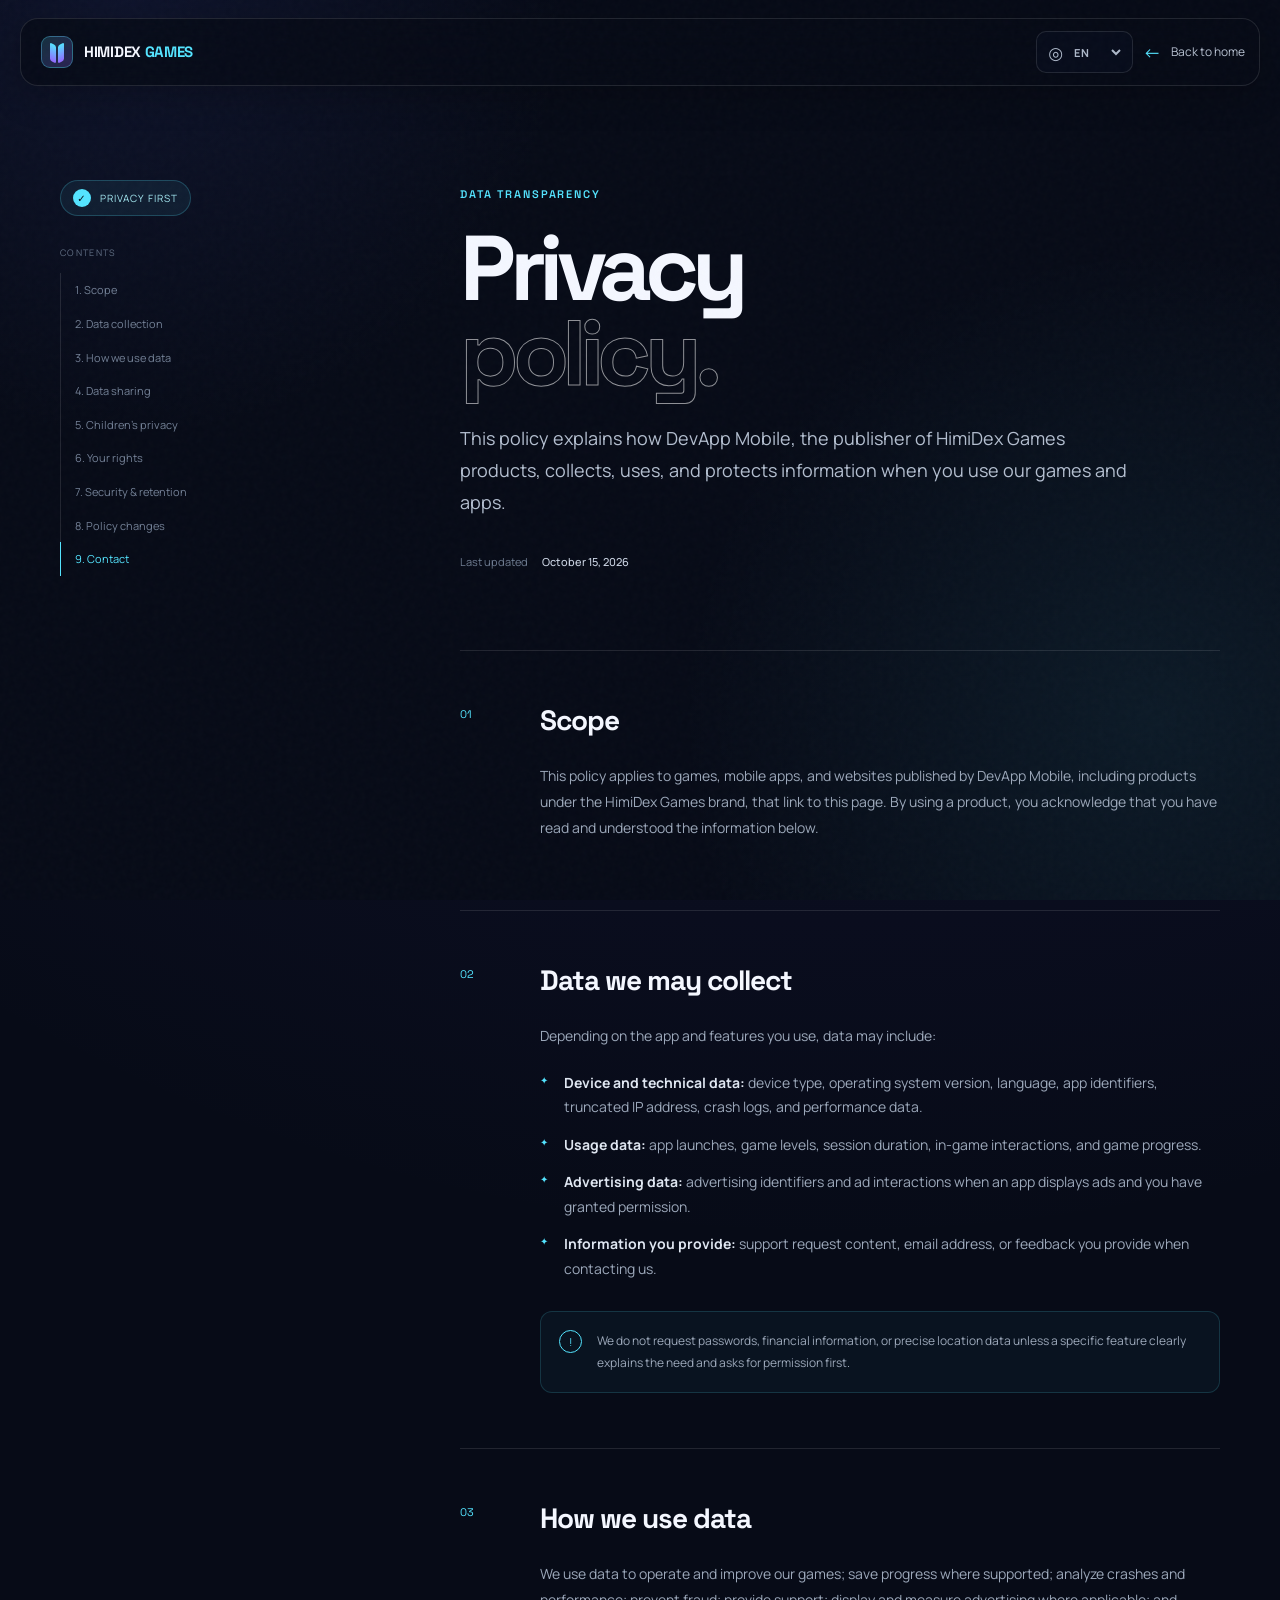
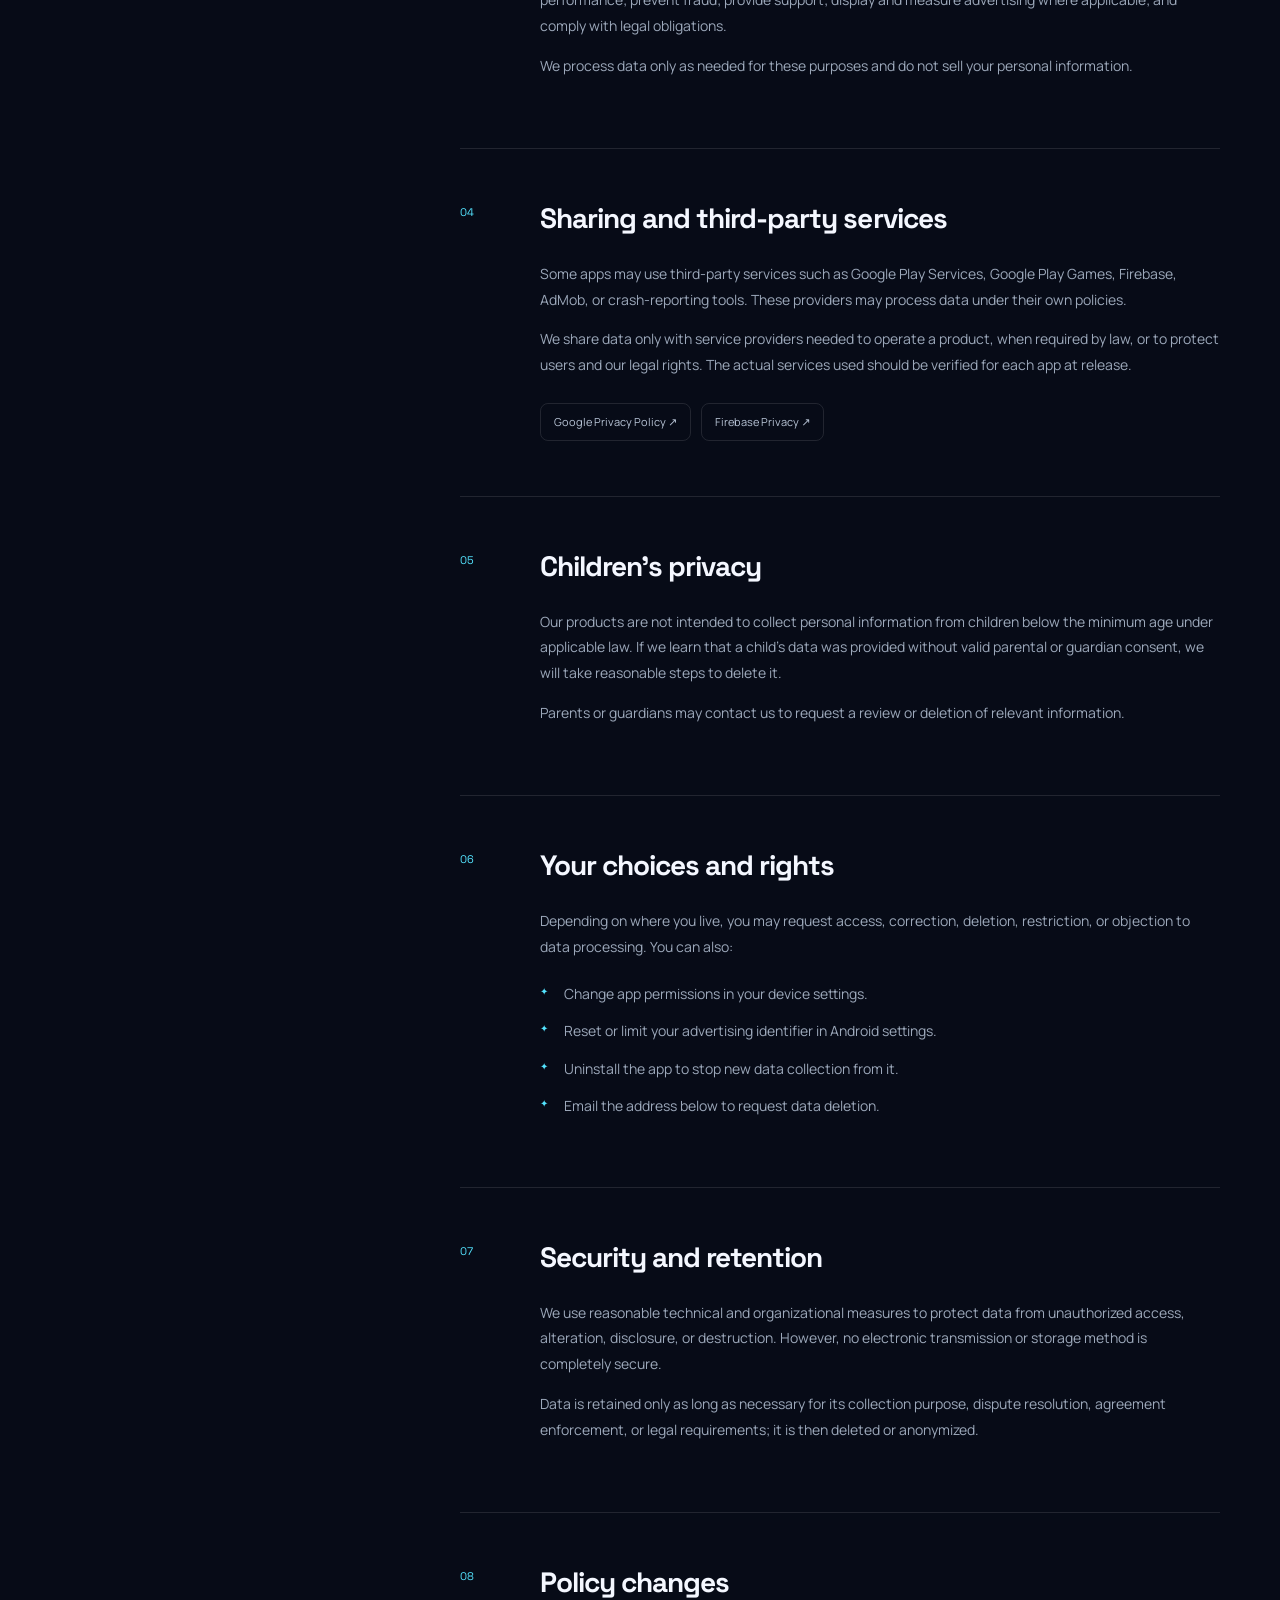
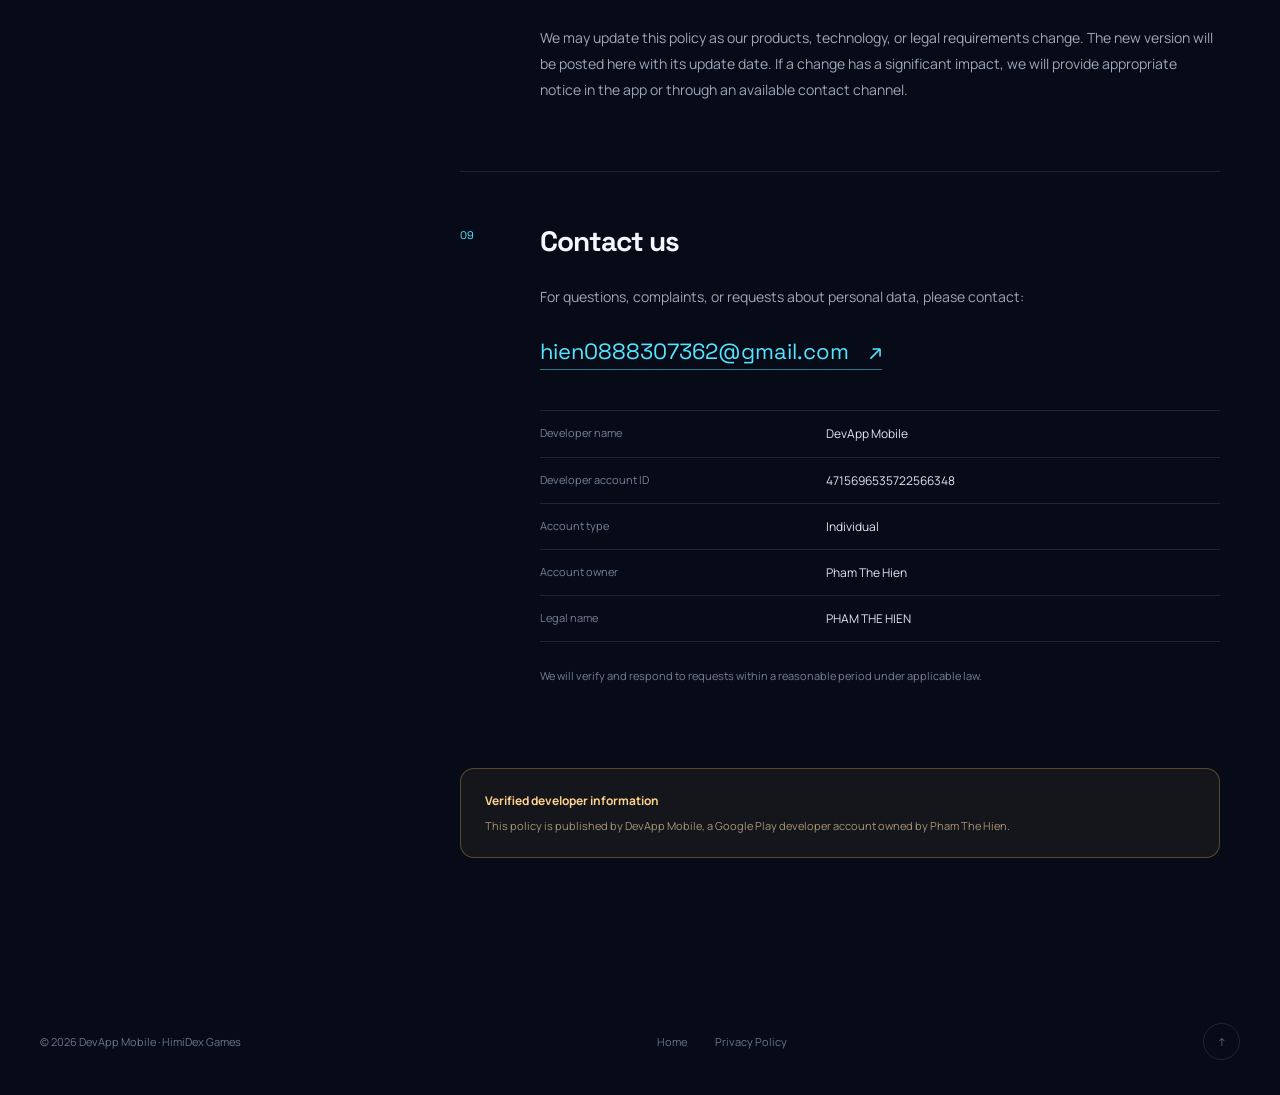
==== commit 694ae0d2: "update" ====
--- a/privacy.html
+++ b/privacy.html
@@ -1,11 +1,11 @@
 <!doctype html>
-<html lang="vi">
+<html lang="en">
 <head>
   <meta charset="utf-8">
   <meta name="viewport" content="width=device-width, initial-scale=1">
-  <meta name="description" content="Chính sách quyền riêng tư của HimiDex Games dành cho ứng dụng và trò chơi trên Google Play.">
+  <meta name="description" content="Chính sách quyền riêng tư của DevApp Mobile dành cho các ứng dụng và trò chơi được phát hành trên Google Play.">
   <meta name="theme-color" content="#070b17">
-  <title>Chính sách quyền riêng tư — HimiDex Games</title>
+  <title>Chính sách quyền riêng tư — DevApp Mobile</title>
   <link rel="icon" href="assets/favicon.svg" type="image/svg+xml">
   <link rel="stylesheet" href="assets/styles.css">
 </head>
@@ -16,7 +16,18 @@
       <span class="brand-mark" aria-hidden="true"><i></i><i></i></span>
       <span>HIMIDEX <b>GAMES</b></span>
     </a>
-    <a class="back-link" href="index.html"><span>←</span> Về trang chủ</a>
+    <div class="header-actions">
+      <label class="language-switcher">
+        <span class="language-icon" aria-hidden="true">◎</span>
+        <span class="sr-only">Ngôn ngữ</span>
+        <select class="language-select" aria-label="Ngôn ngữ">
+          <option value="en">EN</option>
+          <option value="vi">VI</option>
+          <option value="ja">JA</option>
+        </select>
+      </label>
+      <a class="back-link" href="index.html"><span>←</span> Về trang chủ</a>
+    </div>
   </header>
 
   <main class="policy-shell">
@@ -40,13 +51,13 @@
       <header class="policy-hero reveal">
         <span class="kicker">Minh bạch dữ liệu</span>
         <h1>Chính sách<br><span>quyền riêng tư.</span></h1>
-        <p class="policy-intro">Chính sách này giải thích cách HimiDex Games thu thập, sử dụng và bảo vệ thông tin khi bạn sử dụng trò chơi và ứng dụng của chúng tôi.</p>
+        <p class="policy-intro">Chính sách này giải thích cách DevApp Mobile, đơn vị phát hành các sản phẩm HimiDex Games, thu thập, sử dụng và bảo vệ thông tin khi bạn sử dụng trò chơi và ứng dụng của chúng tôi.</p>
         <div class="policy-meta"><span>Cập nhật lần cuối</span><strong>15 tháng 10, 2026</strong></div>
       </header>
 
       <section class="policy-section reveal" id="scope">
         <span class="section-num">01</span>
-        <div><h2>Phạm vi áp dụng</h2><p>Chính sách này áp dụng cho các trò chơi, ứng dụng di động và website do HimiDex Games phát hành có liên kết đến trang này. Khi sử dụng sản phẩm, bạn xác nhận đã đọc và hiểu các nội dung bên dưới.</p></div>
+        <div><h2>Phạm vi áp dụng</h2><p>Chính sách này áp dụng cho các trò chơi, ứng dụng di động và website do DevApp Mobile phát hành, bao gồm các sản phẩm mang thương hiệu HimiDex Games, có liên kết đến trang này. Khi sử dụng sản phẩm, bạn xác nhận đã đọc và hiểu các nội dung bên dưới.</p></div>
       </section>
 
       <section class="policy-section reveal" id="data">
@@ -98,19 +109,32 @@
 
       <section class="policy-section contact-section reveal" id="contact">
         <span class="section-num">09</span>
-        <div><h2>Liên hệ với chúng tôi</h2><p>Nếu bạn có câu hỏi, khiếu nại hoặc yêu cầu liên quan đến dữ liệu cá nhân, vui lòng liên hệ:</p><a class="contact-mail" href="mailto:privacy@himidex.games">privacy@himidex.games <span>↗</span></a><p class="contact-hint">Chúng tôi sẽ xác minh và phản hồi yêu cầu trong thời hạn hợp lý theo luật áp dụng.</p></div>
+        <div>
+          <h2>Liên hệ với chúng tôi</h2>
+          <p>Nếu bạn có câu hỏi, khiếu nại hoặc yêu cầu liên quan đến dữ liệu cá nhân, vui lòng liên hệ:</p>
+          <a class="contact-mail" href="mailto:hien0888307362@gmail.com">hien0888307362@gmail.com <span>↗</span></a>
+          <dl class="developer-details">
+            <div><dt>Tên nhà phát triển</dt><dd>DevApp Mobile</dd></div>
+            <div><dt>Mã tài khoản nhà phát triển</dt><dd>4715696535722566348</dd></div>
+            <div><dt>Loại tài khoản</dt><dd>Cá nhân</dd></div>
+            <div><dt>Chủ sở hữu tài khoản</dt><dd>Phạm Thế Hiển</dd></div>
+            <div><dt>Tên pháp lý</dt><dd>PHAM THE HIEN</dd></div>
+          </dl>
+          <p class="contact-hint">Chúng tôi sẽ xác minh và phản hồi yêu cầu trong thời hạn hợp lý theo luật áp dụng.</p>
+        </div>
       </section>
 
       <div class="owner-notice">
-        <strong>Lưu ý dành cho chủ ứng dụng trước khi phát hành</strong>
-        <p>Hãy thay email liên hệ bằng địa chỉ đang hoạt động, cập nhật ngày hiệu lực và điều chỉnh danh sách SDK/dữ liệu cho khớp chính xác với biểu mẫu “Data safety” của từng ứng dụng trên Google Play Console.</p>
+        <strong>Thông tin nhà phát triển đã xác minh</strong>
+        <p>Chính sách này được công bố bởi DevApp Mobile, tài khoản nhà phát triển Google Play do Phạm Thế Hiển sở hữu.</p>
       </div>
     </article>
   </main>
 
   <footer class="site-footer section-shell">
-    <div class="footer-bottom"><span>© <span id="year"></span> HimiDex Games</span><div><a href="index.html">Trang chủ</a><a href="privacy.html">Privacy Policy</a></div><button class="to-top" type="button" aria-label="Lên đầu trang">↑</button></div>
+    <div class="footer-bottom"><span>© <span id="year"></span> DevApp Mobile · HimiDex Games</span><div><a href="index.html">Trang chủ</a><a href="privacy.html">Privacy Policy</a></div><button class="to-top" type="button" aria-label="Lên đầu trang">↑</button></div>
   </footer>
+  <script src="assets/i18n.js" defer></script>
   <script src="assets/app.js" defer></script>
 </body>
 </html>
--- a/assets/styles.css
+++ b/assets/styles.css
@@ -23,6 +23,7 @@
 button { color: inherit; font: inherit; }
 img { max-width: 100%; display: block; }
 ::selection { color: #07101a; background: var(--cyan); }
+.sr-only { position:absolute!important; width:1px!important; height:1px!important; padding:0!important; margin:-1px!important; overflow:hidden!important; clip:rect(0,0,0,0)!important; white-space:nowrap!important; border:0!important; }
 
 .noise { position: fixed; inset: 0; opacity: .035; z-index: 30; pointer-events: none; background-image: url("data:image/svg+xml,%3Csvg viewBox='0 0 180 180' xmlns='http://www.w3.org/2000/svg'%3E%3Cfilter id='n'%3E%3CfeTurbulence type='fractalNoise' baseFrequency='.9' numOctaves='3' stitchTiles='stitch'/%3E%3C/filter%3E%3Crect width='100%25' height='100%25' filter='url(%23n)' opacity='.65'/%3E%3C/svg%3E"); }
 #particles { position: fixed; inset: 0; width: 100%; height: 100%; z-index: -1; pointer-events: none; }
@@ -39,6 +40,11 @@
 .nav { display: flex; align-items: center; gap: 34px; }
 .nav a { font-size: 13px; color: #c4ccda; transition: color .2s; }
 .nav a:hover { color: #fff; }
+.header-actions { display:flex; align-items:center; gap:10px; }
+.language-switcher { min-height:42px; display:inline-flex; align-items:center; gap:7px; padding:0 8px 0 11px; border:1px solid var(--line); border-radius:10px; color:#aeb9ca; background:rgba(10,16,32,.64); transition:border-color .2s, color .2s, background .2s; }
+.language-switcher:hover, .language-switcher:focus-within { color:var(--cyan); border-color:rgba(84,228,255,.5); background:rgba(84,228,255,.06); }
+.language-icon { color:currentColor; font-size:17px; line-height:1; }
+.language-select { min-width:43px; padding:0 18px 0 0; border:0; outline:0; color:inherit; background:transparent; font:700 11px/1 var(--body); letter-spacing:.08em; cursor:pointer; color-scheme:dark; }
 .header-cta { display: inline-flex; align-items: center; gap: 12px; font-size: 13px; font-weight: 700; padding: 12px 17px; color: #07101a; background: var(--cyan); border-radius: 10px; transition: transform .2s, box-shadow .2s; }
 .header-cta:hover { transform: translateY(-2px); box-shadow: 0 10px 28px rgba(84, 228, 255, .26); }
 .menu-toggle { display: none; background: none; border: 0; padding: 10px; }
@@ -46,7 +52,7 @@
 
 .hero { position: relative; min-height: 820px; height: 100svh; max-height: 960px; display: flex; align-items: center; }
 .hero::after { content: ''; position: absolute; left: 0; right: 0; bottom: 0; height: 120px; background: linear-gradient(transparent, var(--bg)); pointer-events: none; }
-.hero-art { position: absolute; top: 0; left: 25%; right: calc((1200px - 100vw) / 2); height: 100%; z-index: -2; background: linear-gradient(90deg, var(--bg) 0%, rgba(7,11,23,.77) 12%, transparent 48%), linear-gradient(0deg, var(--bg) 0%, transparent 20%), url('hero-game.png') center right / cover no-repeat; }
+.hero-art { position: absolute; top: 0; left: 25%; right: calc((100% - 100vw) / 2); height: 100%; z-index: -2; background: linear-gradient(90deg, var(--bg) 0%, rgba(7,11,23,.77) 12%, transparent 48%), linear-gradient(0deg, var(--bg) 0%, transparent 20%), url('hero-game.png') center right / cover no-repeat; }
 .hero-art::after { content: ''; position: absolute; inset: 0; background: radial-gradient(circle at 74% 49%, transparent 20%, rgba(7,11,23,.14) 55%, rgba(7,11,23,.4)); }
 .hero-orb { position: absolute; width: 220px; height: 220px; border: 1px solid rgba(84,228,255,.3); border-radius: 50%; filter: blur(.2px); animation: float 7s ease-in-out infinite; }
 .orb-one { right: 10%; top: 20%; }
@@ -210,6 +216,10 @@
 .policy-note { display:flex; gap:15px; margin-top:30px; padding:18px; border:1px solid rgba(84,228,255,.16); border-radius:12px; background:rgba(84,228,255,.04); }.policy-note > span{flex:0 0 auto;width:23px;height:23px;display:grid;place-items:center;border:1px solid var(--cyan);border-radius:50%;color:var(--cyan);font-size:11px}.policy-note p{margin:0;font-size:12px}
 .external-links { display:flex;gap:10px;margin-top:25px;flex-wrap:wrap}.external-links a{padding:9px 13px;border:1px solid var(--line);border-radius:8px;color:#b8c4d6;font-size:11px;transition:.2s}.external-links a:hover{border-color:var(--cyan);color:var(--cyan)}
 .contact-section { padding-bottom:25px; }.contact-mail{display:inline-flex;align-items:center;gap:20px;margin:10px 0;color:var(--cyan);font-family:var(--display);font-size:22px;border-bottom:1px solid rgba(84,228,255,.5)}.contact-hint{font-size:11px!important;color:#748198!important}
+.developer-details { margin:30px 0 24px; padding:0; border-top:1px solid var(--line); }
+.developer-details > div { display:grid; grid-template-columns:minmax(150px, .8fr) minmax(0, 1.2fr); gap:24px; padding:13px 0; border-bottom:1px solid var(--line); }
+.developer-details dt { color:#748198; font-size:11px; }
+.developer-details dd { margin:0; color:#dfe6f1; font-size:12px; overflow-wrap:anywhere; }
 .owner-notice { margin-top:45px;padding:22px 24px;border:1px solid rgba(255,196,102,.28);border-radius:14px;background:rgba(255,196,102,.06)}.owner-notice strong{display:block;color:#ffd38c;font-size:12px}.owner-notice p{margin:7px 0 0;color:#a99475;font-size:11px;line-height:1.7}
 
 .reveal { opacity:0; transform:translateY(30px); transition:opacity .8s ease, transform .8s cubic-bezier(.2,.75,.25,1); }
@@ -228,7 +238,7 @@
   .site-header { top:10px; }
   .nav { position:fixed; top:78px; left:0; right:0; padding:28px; flex-direction:column; align-items:flex-start; gap:20px; border:1px solid var(--line); border-radius:16px; background:rgba(7,11,23,.96); backdrop-filter:blur(18px); opacity:0; transform:translateY(-10px); pointer-events:none; transition:.25s; }
   .menu-open .nav { opacity:1; transform:none; pointer-events:auto; }
-  .menu-toggle { display:block; order:3; }.header-cta{margin-left:auto;margin-right:8px}.menu-open .menu-toggle span:first-child{transform:translateY(3.5px) rotate(45deg)}.menu-open .menu-toggle span:last-child{transform:translateY(-3.5px) rotate(-45deg)}
+  .menu-toggle { display:block; order:3; }.header-actions{margin-left:auto;margin-right:8px}.menu-open .menu-toggle span:first-child{transform:translateY(3.5px) rotate(45deg)}.menu-open .menu-toggle span:last-child{transform:translateY(-3.5px) rotate(-45deg)}
   .hero-art { left:5%; opacity:.78; }.hero-art::after{background:linear-gradient(90deg,rgba(7,11,23,.76) 0%,rgba(7,11,23,.5) 48%,rgba(7,11,23,.12) 88%),linear-gradient(0deg,var(--bg) 0%,transparent 30%)}.hero-copy{width:76%}.hero h1{font-size:74px}.hero-copy>p{text-shadow:0 2px 18px rgba(0,0,0,.9)}
   .game-grid{grid-template-columns:1fr 1fr}.game-card-main{grid-column:span 2}.game-card-main .game-visual{height:470px}
   .world-panel{grid-template-columns:1fr}.world-copy{padding:65px 55px 0}.ai-core{min-height:480px}
@@ -237,7 +247,7 @@
 
 @media (max-width: 680px) {
   .section-shell, .policy-shell { width:min(100% - 28px, 560px); }
-  .site-header{width:calc(100% - 20px);padding-left:13px}.header-cta{display:none}.brand{font-size:13px}.brand-mark{width:29px;height:29px}
+  .site-header{width:calc(100% - 20px);padding-left:13px}.header-cta{display:none}.header-actions{gap:6px;margin-right:4px}.language-switcher{min-height:38px;padding-left:9px}.language-icon{font-size:15px}.privacy-page .language-icon{display:none}.privacy-page .language-switcher{padding-left:7px}.brand{font-size:13px}.brand-mark{width:29px;height:29px}
   .hero{min-height:760px;height:100svh;align-items:flex-end;padding-bottom:105px}.hero-art{inset:0 -15% 0 0;background:linear-gradient(0deg,var(--bg) 2%,rgba(7,11,23,.55) 48%,rgba(7,11,23,.25)),linear-gradient(90deg,rgba(7,11,23,.35),transparent),url('hero-game.png') 66% center/cover no-repeat}.hero-copy{width:100%;padding:0}.hero h1{margin:17px 0;font-size:clamp(48px,15vw,67px)}.hero-copy>p{font-size:14px;line-height:1.65}.hero-actions{margin-top:25px;flex-direction:column;align-items:stretch}.btn{width:100%}.hero-meta{display:none}.scroll-hint{display:none}
   .marquee{padding:19px 0}.marquee-track{font-size:12px;gap:20px}
   .games{padding-top:110px;padding-bottom:100px}.section-heading{grid-template-columns:1fr;gap:24px}.section-heading h2,.world h2,.studio h2,.cta-section h2{font-size:46px}.section-heading>p{font-size:13px}.filters{overflow:auto;margin-top:35px;padding-bottom:5px}.filter{white-space:nowrap}.game-grid{grid-template-columns:1fr}.game-card-main{grid-column:auto}.game-visual,.game-card-main .game-visual{height:360px}
@@ -245,7 +255,7 @@
   .studio{padding-bottom:100px}.studio-grid{grid-template-columns:1fr;gap:20px}.studio-copy{padding-top:0}.studio-copy .lead{font-size:17px}.values-grid{grid-template-columns:1fr;margin-top:55px}.value-card{min-height:190px}.value-card h3{margin-top:38px}
   .cta-section{width:calc(100% - 20px);padding:75px 22px;margin-bottom:50px;border-radius:22px}.cta-section p{font-size:13px}
   .footer-top{align-items:flex-start;gap:15px;flex-direction:column}.footer-bottom{gap:20px;align-items:flex-start;flex-wrap:wrap}.footer-bottom div{order:3;width:100%}
-  .policy-shell{padding-top:140px}.policy-hero{padding-bottom:55px}.policy-hero h1{font-size:56px}.policy-intro{font-size:15px}.policy-section{grid-template-columns:32px 1fr;gap:13px;padding:42px 0}.policy-section h2{font-size:23px}.policy-section p,.policy-section li{font-size:13px}.contact-mail{font-size:16px}.privacy-page .site-footer{padding-inline:0}
+  .policy-shell{padding-top:140px}.policy-hero{padding-bottom:55px}.policy-hero h1{font-size:56px}.policy-intro{font-size:15px}.policy-section{grid-template-columns:32px 1fr;gap:13px;padding:42px 0}.policy-section h2{font-size:23px}.policy-section p,.policy-section li{font-size:13px}.contact-mail{font-size:16px}.developer-details>div{grid-template-columns:1fr;gap:5px}.privacy-page .site-footer{padding-inline:0}
   .modal-card{padding:28px}.modal-visual{height:145px}
 }
 
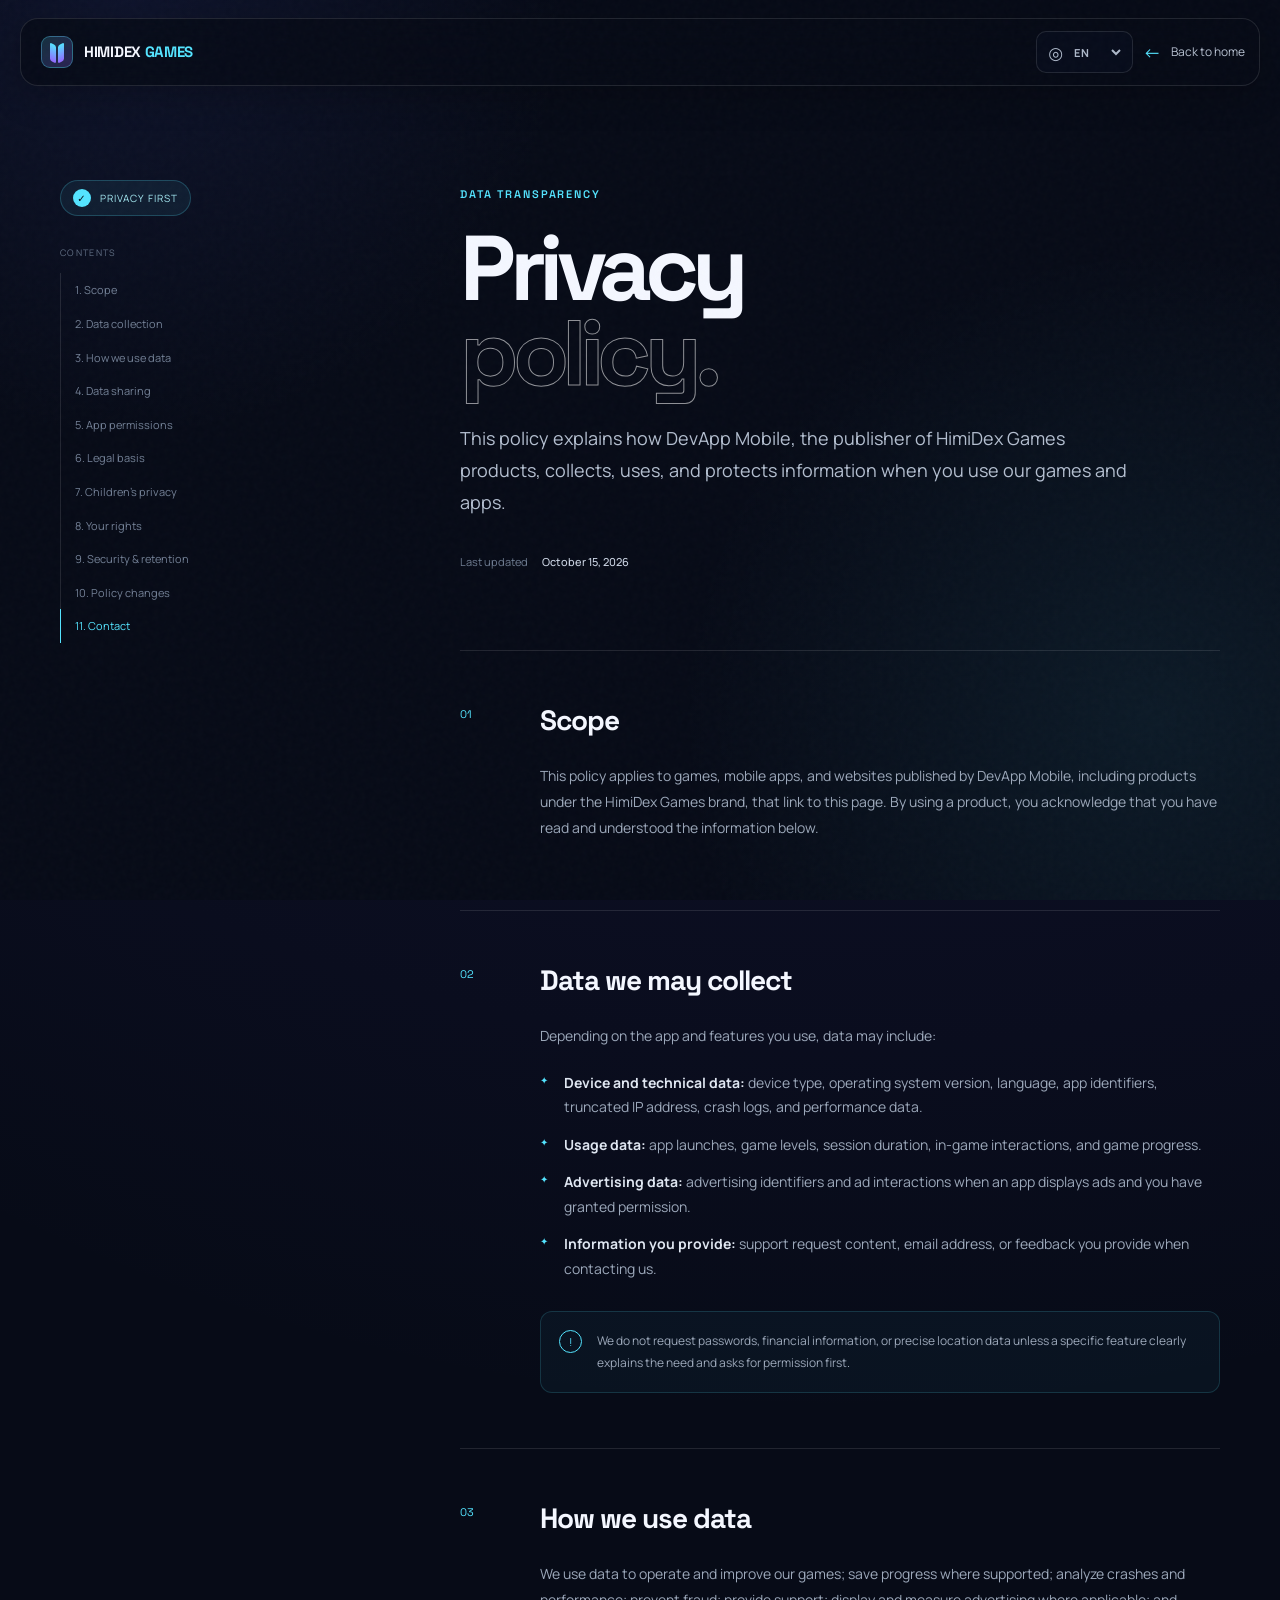
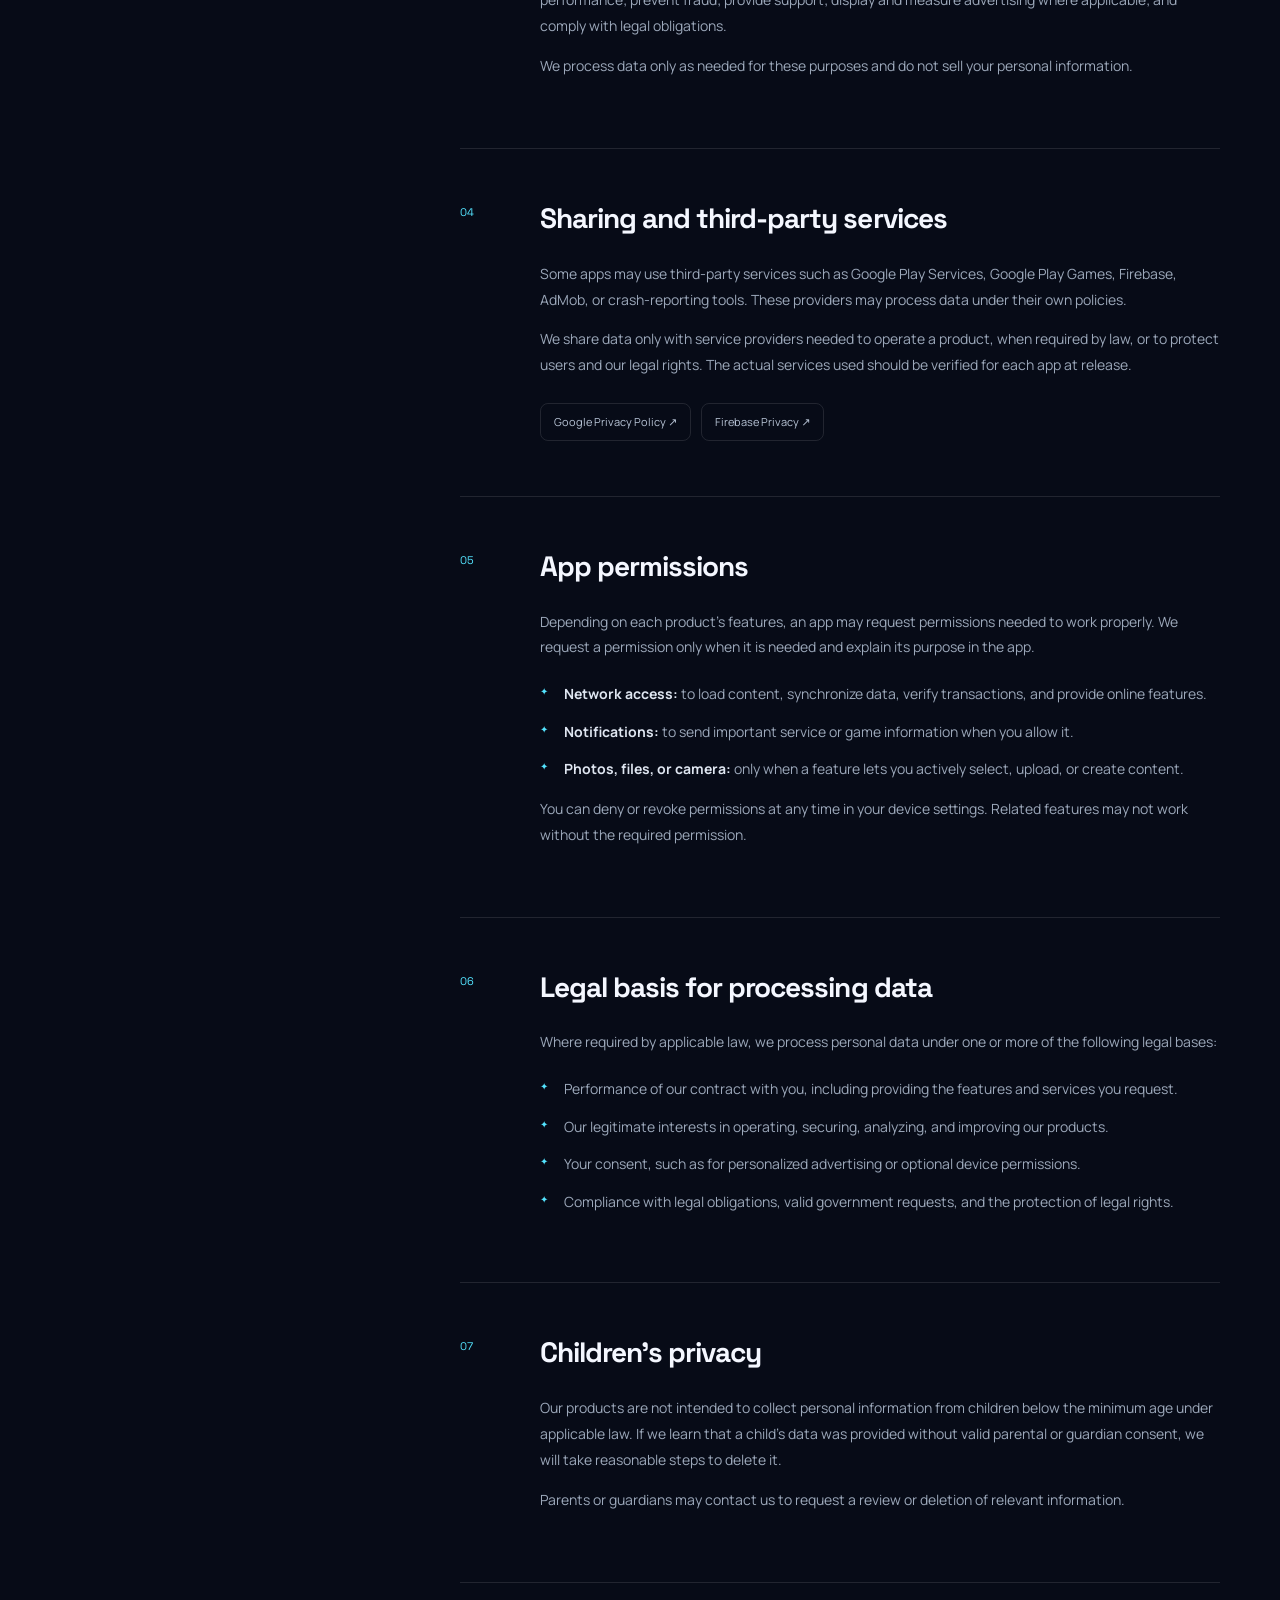
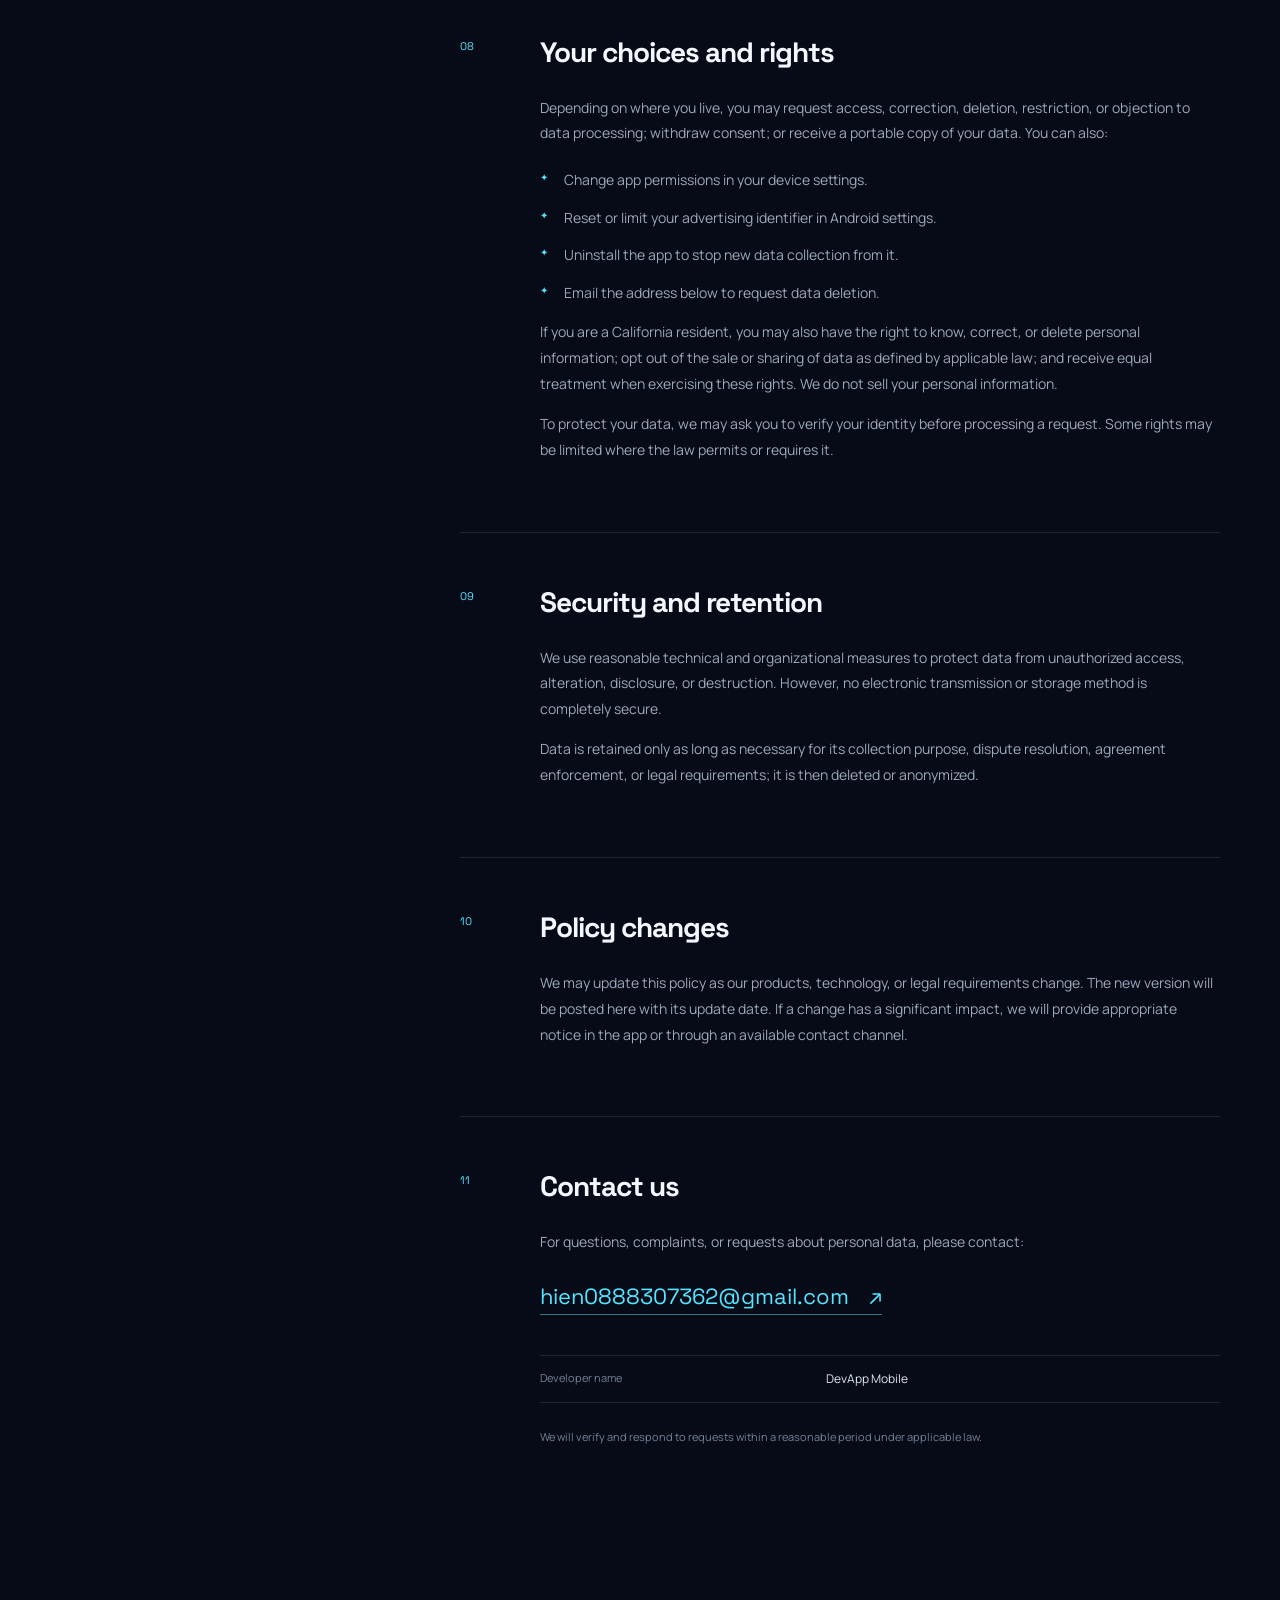
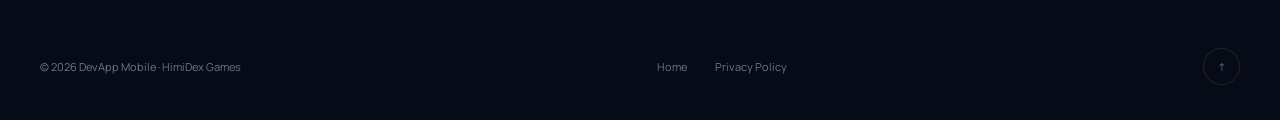
==== commit fbedf100: "update" ====
--- a/privacy.html
+++ b/privacy.html
@@ -39,11 +39,13 @@
         <a href="#data">2. Dữ liệu thu thập</a>
         <a href="#purpose">3. Mục đích sử dụng</a>
         <a href="#sharing">4. Chia sẻ dữ liệu</a>
-        <a href="#children">5. Quyền riêng tư trẻ em</a>
-        <a href="#rights">6. Quyền của bạn</a>
-        <a href="#security">7. Bảo mật & lưu trữ</a>
-        <a href="#changes">8. Thay đổi chính sách</a>
-        <a href="#contact">9. Liên hệ</a>
+        <a href="#permissions">5. Quyền ứng dụng</a>
+        <a href="#legal-basis">6. Cơ sở pháp lý</a>
+        <a href="#children">7. Quyền riêng tư trẻ em</a>
+        <a href="#rights">8. Quyền của bạn</a>
+        <a href="#security">9. Bảo mật & lưu trữ</a>
+        <a href="#changes">10. Thay đổi chính sách</a>
+        <a href="#contact">11. Liên hệ</a>
       </nav>
     </aside>
 
@@ -87,47 +89,67 @@
         </div>
       </section>
 
+      <section class="policy-section reveal" id="permissions">
+        <span class="section-num">05</span>
+        <div>
+          <h2>Quyền ứng dụng</h2>
+          <p>Tùy theo tính năng của từng sản phẩm, ứng dụng có thể yêu cầu một số quyền cần thiết để hoạt động đúng. Chúng tôi chỉ yêu cầu quyền vào thời điểm cần sử dụng và giải thích mục đích phù hợp trong ứng dụng.</p>
+          <ul>
+            <li><strong>Kết nối mạng:</strong> tải nội dung, đồng bộ dữ liệu, xác thực giao dịch và cung cấp các tính năng trực tuyến.</li>
+            <li><strong>Thông báo:</strong> gửi thông tin quan trọng về dịch vụ hoặc trò chơi khi bạn cho phép.</li>
+            <li><strong>Ảnh, tệp hoặc camera:</strong> chỉ áp dụng khi một tính năng cho phép bạn chủ động chọn, tải lên hoặc tạo nội dung.</li>
+          </ul>
+          <p>Bạn có thể từ chối hoặc thu hồi quyền bất kỳ lúc nào trong phần Cài đặt của thiết bị. Một số tính năng tương ứng có thể không hoạt động nếu không được cấp quyền.</p>
+        </div>
+      </section>
+
+      <section class="policy-section reveal" id="legal-basis">
+        <span class="section-num">06</span>
+        <div>
+          <h2>Cơ sở pháp lý để xử lý dữ liệu</h2>
+          <p>Khi luật áp dụng yêu cầu, chúng tôi xử lý dữ liệu cá nhân dựa trên một hoặc nhiều cơ sở sau:</p>
+          <ul>
+            <li>Thực hiện hợp đồng với bạn, bao gồm việc cung cấp các tính năng và dịch vụ bạn yêu cầu.</li>
+            <li>Lợi ích hợp pháp của chúng tôi trong việc vận hành, bảo mật, phân tích và cải thiện sản phẩm.</li>
+            <li>Sự đồng ý của bạn, chẳng hạn đối với quảng cáo được cá nhân hóa hoặc quyền thiết bị tùy chọn.</li>
+            <li>Tuân thủ nghĩa vụ pháp lý, yêu cầu hợp lệ của cơ quan có thẩm quyền và bảo vệ quyền hợp pháp.</li>
+          </ul>
+        </div>
+      </section>
+
       <section class="policy-section reveal" id="children">
-        <span class="section-num">05</span>
+        <span class="section-num">07</span>
         <div><h2>Quyền riêng tư của trẻ em</h2><p>Sản phẩm của chúng tôi không chủ đích thu thập thông tin cá nhân từ trẻ em dưới độ tuổi tối thiểu theo luật áp dụng. Nếu phát hiện dữ liệu của trẻ em được cung cấp mà không có sự đồng ý hợp lệ của cha mẹ hoặc người giám hộ, chúng tôi sẽ thực hiện các bước hợp lý để xóa dữ liệu.</p><p>Cha mẹ hoặc người giám hộ có thể liên hệ với chúng tôi để yêu cầu xem xét hoặc xóa thông tin liên quan.</p></div>
       </section>
 
       <section class="policy-section reveal" id="rights">
-        <span class="section-num">06</span>
-        <div><h2>Lựa chọn và quyền của bạn</h2><p>Tùy nơi cư trú, bạn có thể yêu cầu truy cập, chỉnh sửa, xóa, hạn chế hoặc phản đối việc xử lý dữ liệu. Bạn cũng có thể:</p><ul><li>Thay đổi quyền ứng dụng trong phần Cài đặt của thiết bị.</li><li>Đặt lại hoặc giới hạn mã nhận dạng quảng cáo trong cài đặt Android.</li><li>Gỡ cài đặt ứng dụng để dừng việc thu thập dữ liệu mới từ ứng dụng.</li><li>Gửi yêu cầu xóa dữ liệu qua email liên hệ bên dưới.</li></ul></div>
+        <span class="section-num">08</span>
+        <div><h2>Lựa chọn và quyền của bạn</h2><p>Tùy nơi cư trú, bạn có thể yêu cầu truy cập, chỉnh sửa, xóa, hạn chế hoặc phản đối việc xử lý dữ liệu; rút lại sự đồng ý; hoặc nhận bản sao dữ liệu ở định dạng có thể chuyển giao. Bạn cũng có thể:</p><ul><li>Thay đổi quyền ứng dụng trong phần Cài đặt của thiết bị.</li><li>Đặt lại hoặc giới hạn mã nhận dạng quảng cáo trong cài đặt Android.</li><li>Gỡ cài đặt ứng dụng để dừng việc thu thập dữ liệu mới từ ứng dụng.</li><li>Gửi yêu cầu xóa dữ liệu qua email liên hệ bên dưới.</li></ul><p>Nếu bạn cư trú tại California, bạn có thể có thêm quyền được biết, chỉnh sửa hoặc xóa thông tin cá nhân; từ chối việc bán hoặc chia sẻ dữ liệu theo định nghĩa của luật áp dụng; và không bị phân biệt đối xử khi thực hiện các quyền này. Chúng tôi không bán thông tin cá nhân của bạn.</p><p>Để bảo vệ dữ liệu, chúng tôi có thể yêu cầu bạn xác minh danh tính trước khi xử lý yêu cầu. Một số quyền có thể bị giới hạn khi pháp luật cho phép hoặc yêu cầu.</p></div>
       </section>
 
       <section class="policy-section reveal" id="security">
-        <span class="section-num">07</span>
+        <span class="section-num">09</span>
         <div><h2>Bảo mật và thời gian lưu trữ</h2><p>Chúng tôi áp dụng các biện pháp kỹ thuật và tổ chức hợp lý để bảo vệ dữ liệu khỏi truy cập, thay đổi, tiết lộ hoặc phá hủy trái phép. Tuy nhiên, không có phương thức truyền hoặc lưu trữ điện tử nào an toàn tuyệt đối.</p><p>Dữ liệu chỉ được lưu trong thời gian cần thiết cho mục đích thu thập, để giải quyết tranh chấp, thực thi thỏa thuận hoặc đáp ứng yêu cầu pháp luật; sau đó sẽ được xóa hoặc ẩn danh.</p></div>
       </section>
 
       <section class="policy-section reveal" id="changes">
-        <span class="section-num">08</span>
+        <span class="section-num">10</span>
         <div><h2>Thay đổi chính sách</h2><p>Chúng tôi có thể cập nhật chính sách này khi sản phẩm, công nghệ hoặc quy định pháp luật thay đổi. Phiên bản mới sẽ được đăng tại trang này và ghi rõ ngày cập nhật. Nếu thay đổi có ảnh hưởng đáng kể, chúng tôi sẽ cung cấp thông báo phù hợp trong ứng dụng hoặc qua kênh liên hệ hiện có.</p></div>
       </section>
 
       <section class="policy-section contact-section reveal" id="contact">
-        <span class="section-num">09</span>
+        <span class="section-num">11</span>
         <div>
           <h2>Liên hệ với chúng tôi</h2>
           <p>Nếu bạn có câu hỏi, khiếu nại hoặc yêu cầu liên quan đến dữ liệu cá nhân, vui lòng liên hệ:</p>
           <a class="contact-mail" href="mailto:hien0888307362@gmail.com">hien0888307362@gmail.com <span>↗</span></a>
           <dl class="developer-details">
             <div><dt>Tên nhà phát triển</dt><dd>DevApp Mobile</dd></div>
-            <div><dt>Mã tài khoản nhà phát triển</dt><dd>4715696535722566348</dd></div>
-            <div><dt>Loại tài khoản</dt><dd>Cá nhân</dd></div>
-            <div><dt>Chủ sở hữu tài khoản</dt><dd>Phạm Thế Hiển</dd></div>
-            <div><dt>Tên pháp lý</dt><dd>PHAM THE HIEN</dd></div>
           </dl>
           <p class="contact-hint">Chúng tôi sẽ xác minh và phản hồi yêu cầu trong thời hạn hợp lý theo luật áp dụng.</p>
         </div>
       </section>
 
-      <div class="owner-notice">
-        <strong>Thông tin nhà phát triển đã xác minh</strong>
-        <p>Chính sách này được công bố bởi DevApp Mobile, tài khoản nhà phát triển Google Play do Phạm Thế Hiển sở hữu.</p>
-      </div>
     </article>
   </main>
 
--- a/assets/styles.css
+++ b/assets/styles.css
@@ -220,8 +220,6 @@
 .developer-details > div { display:grid; grid-template-columns:minmax(150px, .8fr) minmax(0, 1.2fr); gap:24px; padding:13px 0; border-bottom:1px solid var(--line); }
 .developer-details dt { color:#748198; font-size:11px; }
 .developer-details dd { margin:0; color:#dfe6f1; font-size:12px; overflow-wrap:anywhere; }
-.owner-notice { margin-top:45px;padding:22px 24px;border:1px solid rgba(255,196,102,.28);border-radius:14px;background:rgba(255,196,102,.06)}.owner-notice strong{display:block;color:#ffd38c;font-size:12px}.owner-notice p{margin:7px 0 0;color:#a99475;font-size:11px;line-height:1.7}
-
 .reveal { opacity:0; transform:translateY(30px); transition:opacity .8s ease, transform .8s cubic-bezier(.2,.75,.25,1); }
 .reveal.visible { opacity:1; transform:none; }
 .game-card:nth-child(2).reveal{transition-delay:.1s}.game-card:nth-child(3).reveal{transition-delay:.2s}
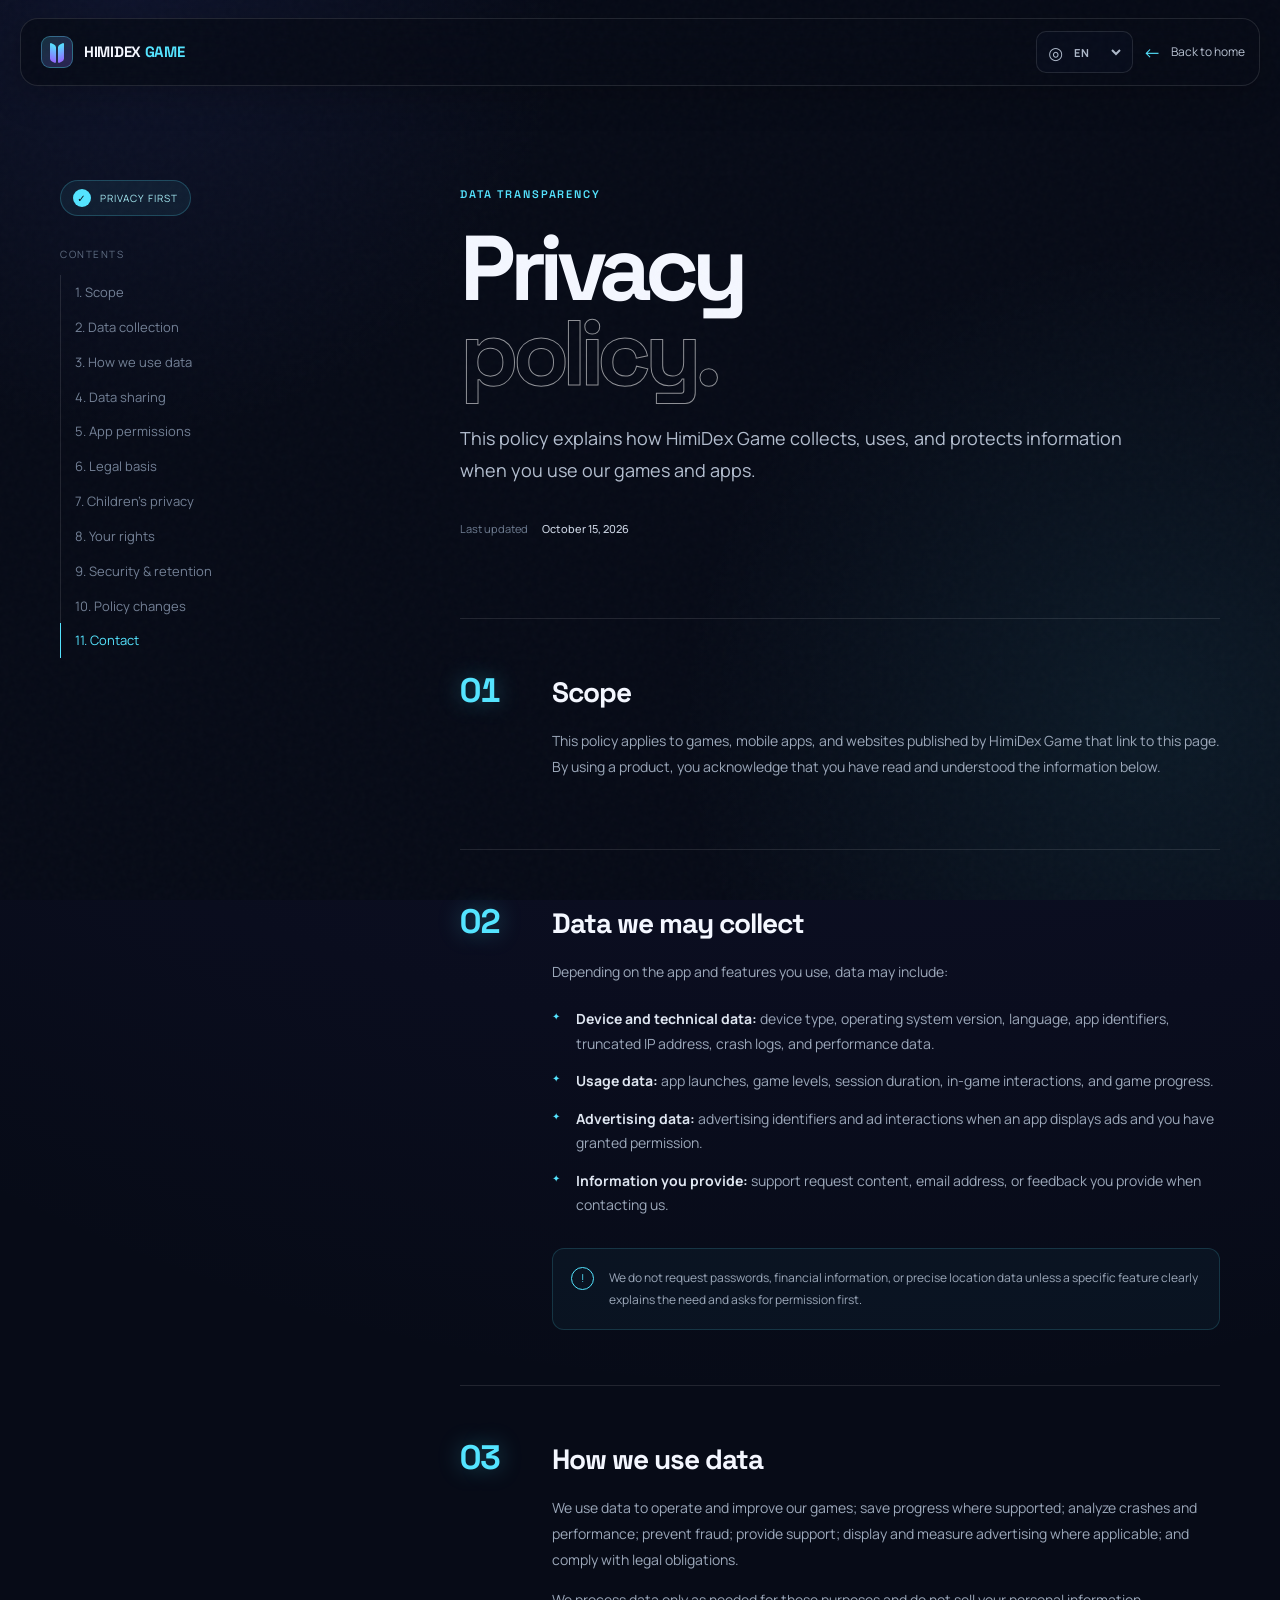
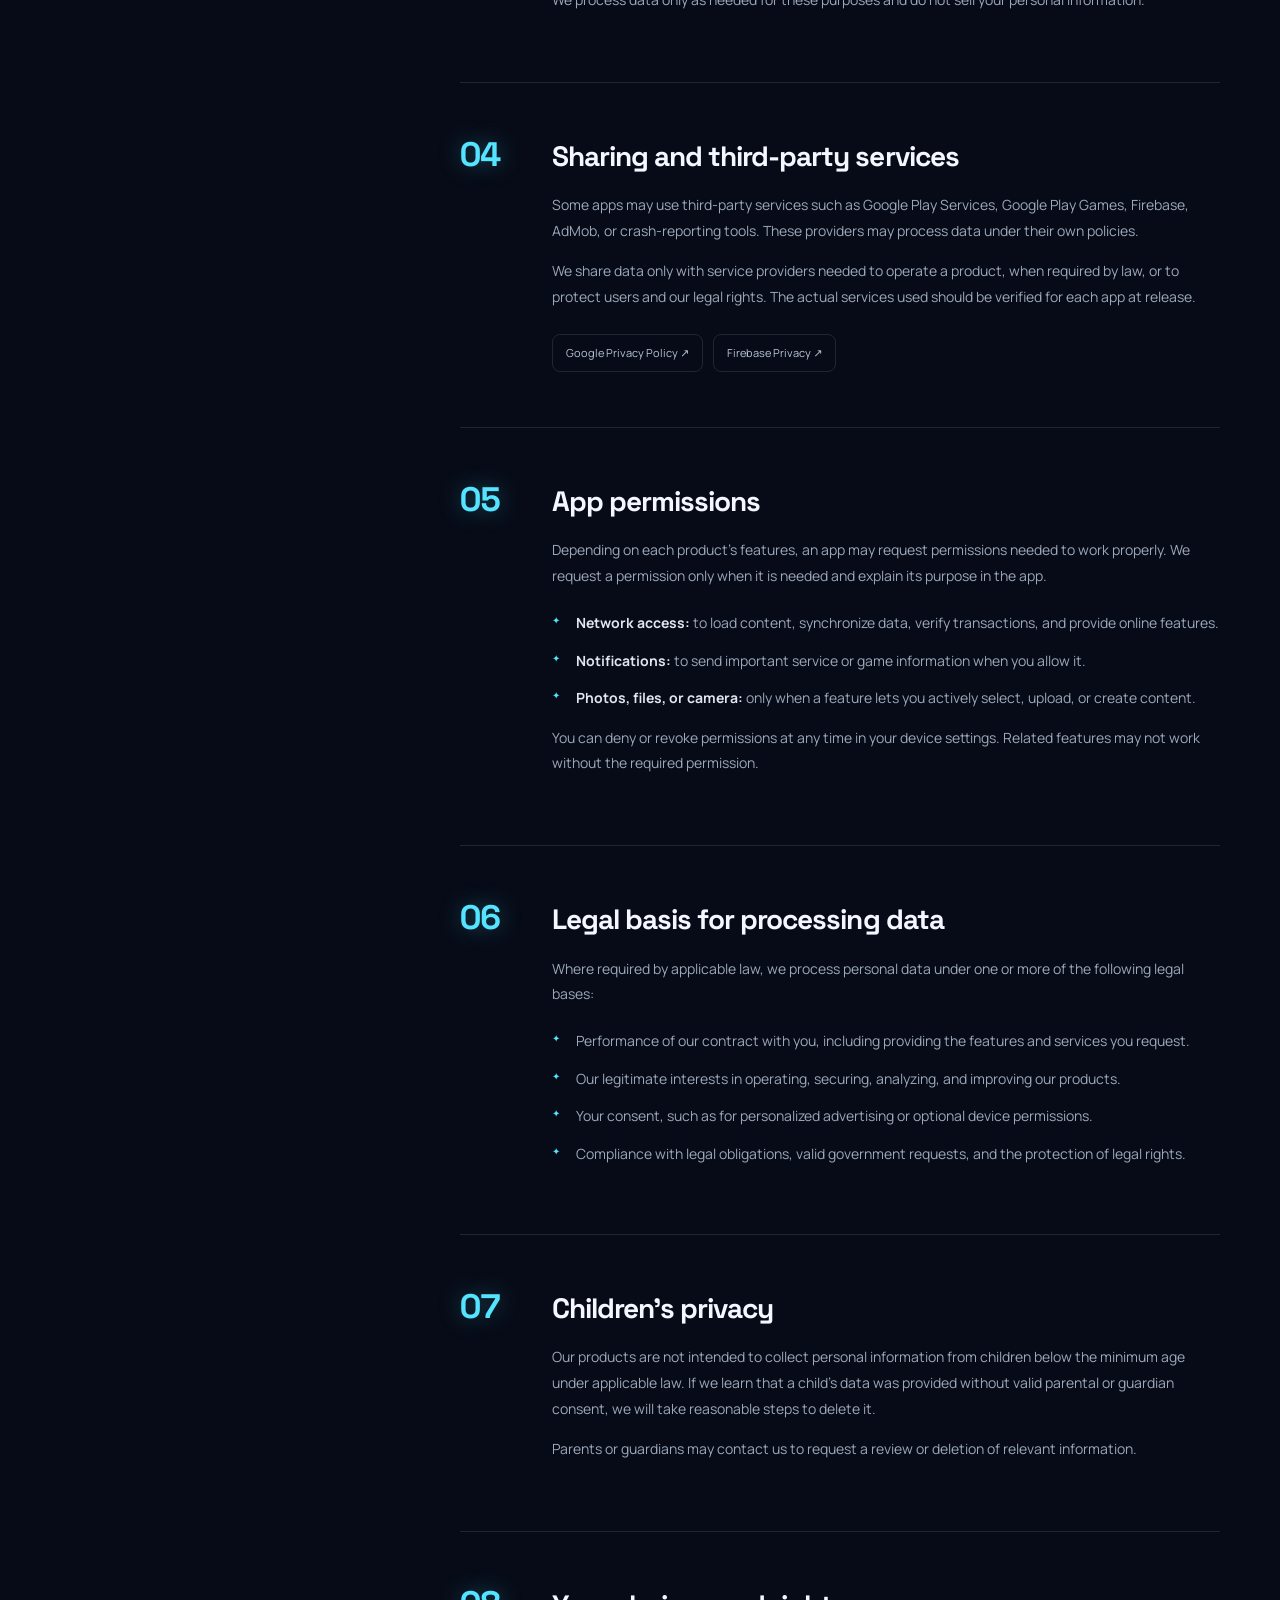
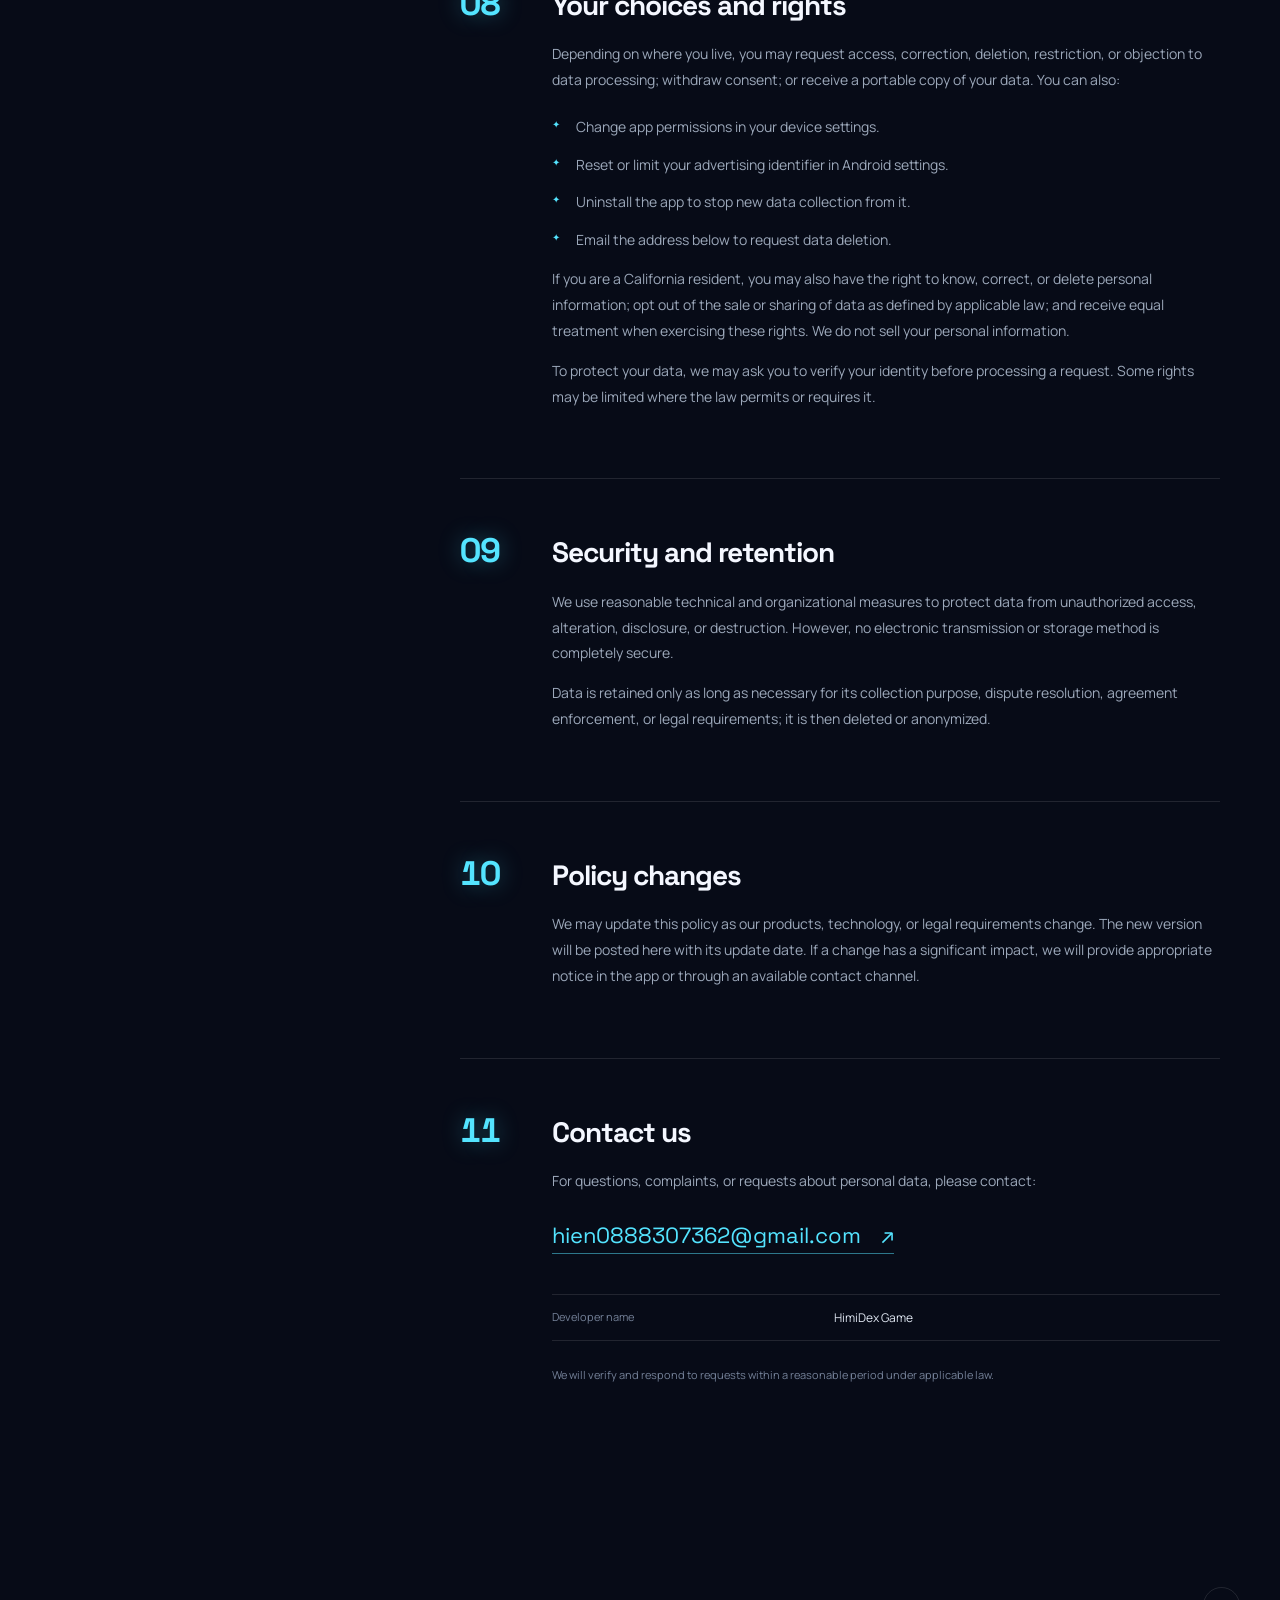
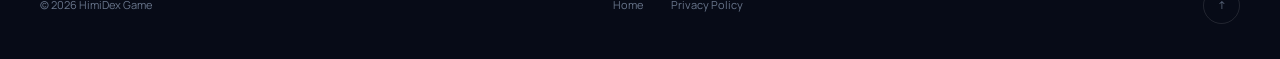
==== commit 98cd0644: "update" ====
--- a/privacy.html
+++ b/privacy.html
@@ -3,18 +3,18 @@
 <head>
   <meta charset="utf-8">
   <meta name="viewport" content="width=device-width, initial-scale=1">
-  <meta name="description" content="Chính sách quyền riêng tư của DevApp Mobile dành cho các ứng dụng và trò chơi được phát hành trên Google Play.">
+  <meta name="description" content="Chính sách quyền riêng tư của HimiDex Game dành cho các ứng dụng và trò chơi được phát hành trên Google Play.">
   <meta name="theme-color" content="#070b17">
-  <title>Chính sách quyền riêng tư — DevApp Mobile</title>
+  <title>Chính sách quyền riêng tư — HimiDex Game</title>
   <link rel="icon" href="assets/favicon.svg" type="image/svg+xml">
   <link rel="stylesheet" href="assets/styles.css">
 </head>
 <body class="privacy-page">
   <div class="noise" aria-hidden="true"></div>
   <header class="site-header compact">
-    <a class="brand" href="index.html" aria-label="HimiDex Games - Trang chủ">
+    <a class="brand" href="index.html" aria-label="HimiDex Game - Trang chủ">
       <span class="brand-mark" aria-hidden="true"><i></i><i></i></span>
-      <span>HIMIDEX <b>GAMES</b></span>
+      <span>HIMIDEX <b>GAME</b></span>
     </a>
     <div class="header-actions">
       <label class="language-switcher">
@@ -53,13 +53,13 @@
       <header class="policy-hero reveal">
         <span class="kicker">Minh bạch dữ liệu</span>
         <h1>Chính sách<br><span>quyền riêng tư.</span></h1>
-        <p class="policy-intro">Chính sách này giải thích cách DevApp Mobile, đơn vị phát hành các sản phẩm HimiDex Games, thu thập, sử dụng và bảo vệ thông tin khi bạn sử dụng trò chơi và ứng dụng của chúng tôi.</p>
+        <p class="policy-intro">Chính sách này giải thích cách HimiDex Game thu thập, sử dụng và bảo vệ thông tin khi bạn sử dụng trò chơi và ứng dụng của chúng tôi.</p>
         <div class="policy-meta"><span>Cập nhật lần cuối</span><strong>15 tháng 10, 2026</strong></div>
       </header>
 
       <section class="policy-section reveal" id="scope">
         <span class="section-num">01</span>
-        <div><h2>Phạm vi áp dụng</h2><p>Chính sách này áp dụng cho các trò chơi, ứng dụng di động và website do DevApp Mobile phát hành, bao gồm các sản phẩm mang thương hiệu HimiDex Games, có liên kết đến trang này. Khi sử dụng sản phẩm, bạn xác nhận đã đọc và hiểu các nội dung bên dưới.</p></div>
+        <div><h2>Phạm vi áp dụng</h2><p>Chính sách này áp dụng cho các trò chơi, ứng dụng di động và website do HimiDex Game phát hành, có liên kết đến trang này. Khi sử dụng sản phẩm, bạn xác nhận đã đọc và hiểu các nội dung bên dưới.</p></div>
       </section>
 
       <section class="policy-section reveal" id="data">
@@ -144,7 +144,7 @@
           <p>Nếu bạn có câu hỏi, khiếu nại hoặc yêu cầu liên quan đến dữ liệu cá nhân, vui lòng liên hệ:</p>
           <a class="contact-mail" href="mailto:hien0888307362@gmail.com">hien0888307362@gmail.com <span>↗</span></a>
           <dl class="developer-details">
-            <div><dt>Tên nhà phát triển</dt><dd>DevApp Mobile</dd></div>
+            <div><dt>Tên nhà phát triển</dt><dd>HimiDex Game</dd></div>
           </dl>
           <p class="contact-hint">Chúng tôi sẽ xác minh và phản hồi yêu cầu trong thời hạn hợp lý theo luật áp dụng.</p>
         </div>
@@ -154,7 +154,7 @@
   </main>
 
   <footer class="site-footer section-shell">
-    <div class="footer-bottom"><span>© <span id="year"></span> DevApp Mobile · HimiDex Games</span><div><a href="index.html">Trang chủ</a><a href="privacy.html">Privacy Policy</a></div><button class="to-top" type="button" aria-label="Lên đầu trang">↑</button></div>
+    <div class="footer-bottom"><span>© <span id="year"></span> HimiDex Game</span><div><a href="index.html">Trang chủ</a><a href="privacy.html">Privacy Policy</a></div><button class="to-top" type="button" aria-label="Lên đầu trang">↑</button></div>
   </footer>
   <script src="assets/i18n.js" defer></script>
   <script src="assets/app.js" defer></script>
--- a/assets/styles.css
+++ b/assets/styles.css
@@ -197,17 +197,17 @@
 .policy-badge { top:130px; display:inline-flex; align-items:center; gap:9px; padding:8px 12px; border:1px solid rgba(84,228,255,.22); border-radius:99px; color:#a7ebf5; background:rgba(84,228,255,.07); font-size:10px; text-transform:uppercase; letter-spacing:.1em; }
 .policy-badge span { width:18px;height:18px;display:grid;place-items:center;border-radius:50%;color:#07101a;background:var(--cyan);font-weight:800; }
 .policy-aside nav { top:190px; display:flex; flex-direction:column; margin-top:30px; }
-.policy-aside nav > span { margin-bottom:13px; color:#606e84; font-size:9px; text-transform:uppercase; letter-spacing:.15em; }
-.policy-aside nav a { padding:8px 0 8px 14px; border-left:1px solid var(--line); color:#738096; font-size:11px; transition:.2s; }
+.policy-aside nav > span { margin-bottom:13px; color:#606e84; font-size:10px; text-transform:uppercase; letter-spacing:.15em; }
+.policy-aside nav a { padding:8px 0 8px 14px; border-left:1px solid var(--line); color:#738096; font-size:13px; line-height:1.45; transition:.2s; }
 .policy-aside nav a:hover, .policy-aside nav a.active { border-left-color:var(--cyan); color:var(--cyan); }
 .policy-hero { padding-bottom:80px; }
 .policy-hero h1 { margin:20px 0 25px; font-family:var(--display); font-size:clamp(56px,8vw,92px); line-height:.93; letter-spacing:-.07em; }
 .policy-hero h1 span { color:transparent; -webkit-text-stroke:1px rgba(255,255,255,.55); }
 .policy-intro { max-width:680px; color:#b4bfd0; font-size:18px; line-height:1.8; }
 .policy-meta { margin-top:34px; display:flex; gap:14px; font-size:11px; }.policy-meta span{color:#6f7d92}.policy-meta strong{color:#cbd4e3;font-weight:500}
-.policy-section { scroll-margin-top:120px; display:grid; grid-template-columns:54px 1fr; gap:26px; padding:55px 0; border-top:1px solid var(--line); }
-.section-num { color:var(--cyan); font-family:var(--display); font-size:11px; }
-.policy-section h2 { margin:-8px 0 20px; font-family:var(--display); font-size:28px; letter-spacing:-.035em; }
+.policy-section { scroll-margin-top:120px; display:grid; grid-template-columns:64px 1fr; gap:28px; align-items:start; padding:55px 0; border-top:1px solid var(--line); }
+.section-num { display:block; color:var(--cyan); font-family:var(--display); font-size:34px; font-weight:700; line-height:1; letter-spacing:-.02em; font-variant-numeric:tabular-nums; text-shadow:0 0 22px rgba(84,228,255,.35); user-select:none; }
+.policy-section h2 { margin:2px 0 20px; font-family:var(--display); font-size:28px; line-height:1.15; letter-spacing:-.035em; }
 .policy-section p { color:#9ca8ba; font-size:14px; line-height:1.85; }
 .policy-section strong { color:#dfe6f1; }
 .policy-section ul { margin:22px 0 0; padding:0; list-style:none; }
@@ -253,7 +253,7 @@
   .studio{padding-bottom:100px}.studio-grid{grid-template-columns:1fr;gap:20px}.studio-copy{padding-top:0}.studio-copy .lead{font-size:17px}.values-grid{grid-template-columns:1fr;margin-top:55px}.value-card{min-height:190px}.value-card h3{margin-top:38px}
   .cta-section{width:calc(100% - 20px);padding:75px 22px;margin-bottom:50px;border-radius:22px}.cta-section p{font-size:13px}
   .footer-top{align-items:flex-start;gap:15px;flex-direction:column}.footer-bottom{gap:20px;align-items:flex-start;flex-wrap:wrap}.footer-bottom div{order:3;width:100%}
-  .policy-shell{padding-top:140px}.policy-hero{padding-bottom:55px}.policy-hero h1{font-size:56px}.policy-intro{font-size:15px}.policy-section{grid-template-columns:32px 1fr;gap:13px;padding:42px 0}.policy-section h2{font-size:23px}.policy-section p,.policy-section li{font-size:13px}.contact-mail{font-size:16px}.developer-details>div{grid-template-columns:1fr;gap:5px}.privacy-page .site-footer{padding-inline:0}
+  .policy-shell{padding-top:140px}.policy-hero{padding-bottom:55px}.policy-hero h1{font-size:56px}.policy-intro{font-size:15px}.policy-section{grid-template-columns:46px 1fr;gap:16px;padding:42px 0}.section-num{font-size:24px}.policy-section h2{margin:2px 0 16px;font-size:23px}.policy-section p,.policy-section li{font-size:13px}.contact-mail{font-size:16px}.developer-details>div{grid-template-columns:1fr;gap:5px}.privacy-page .site-footer{padding-inline:0}
   .modal-card{padding:28px}.modal-visual{height:145px}
 }
 
